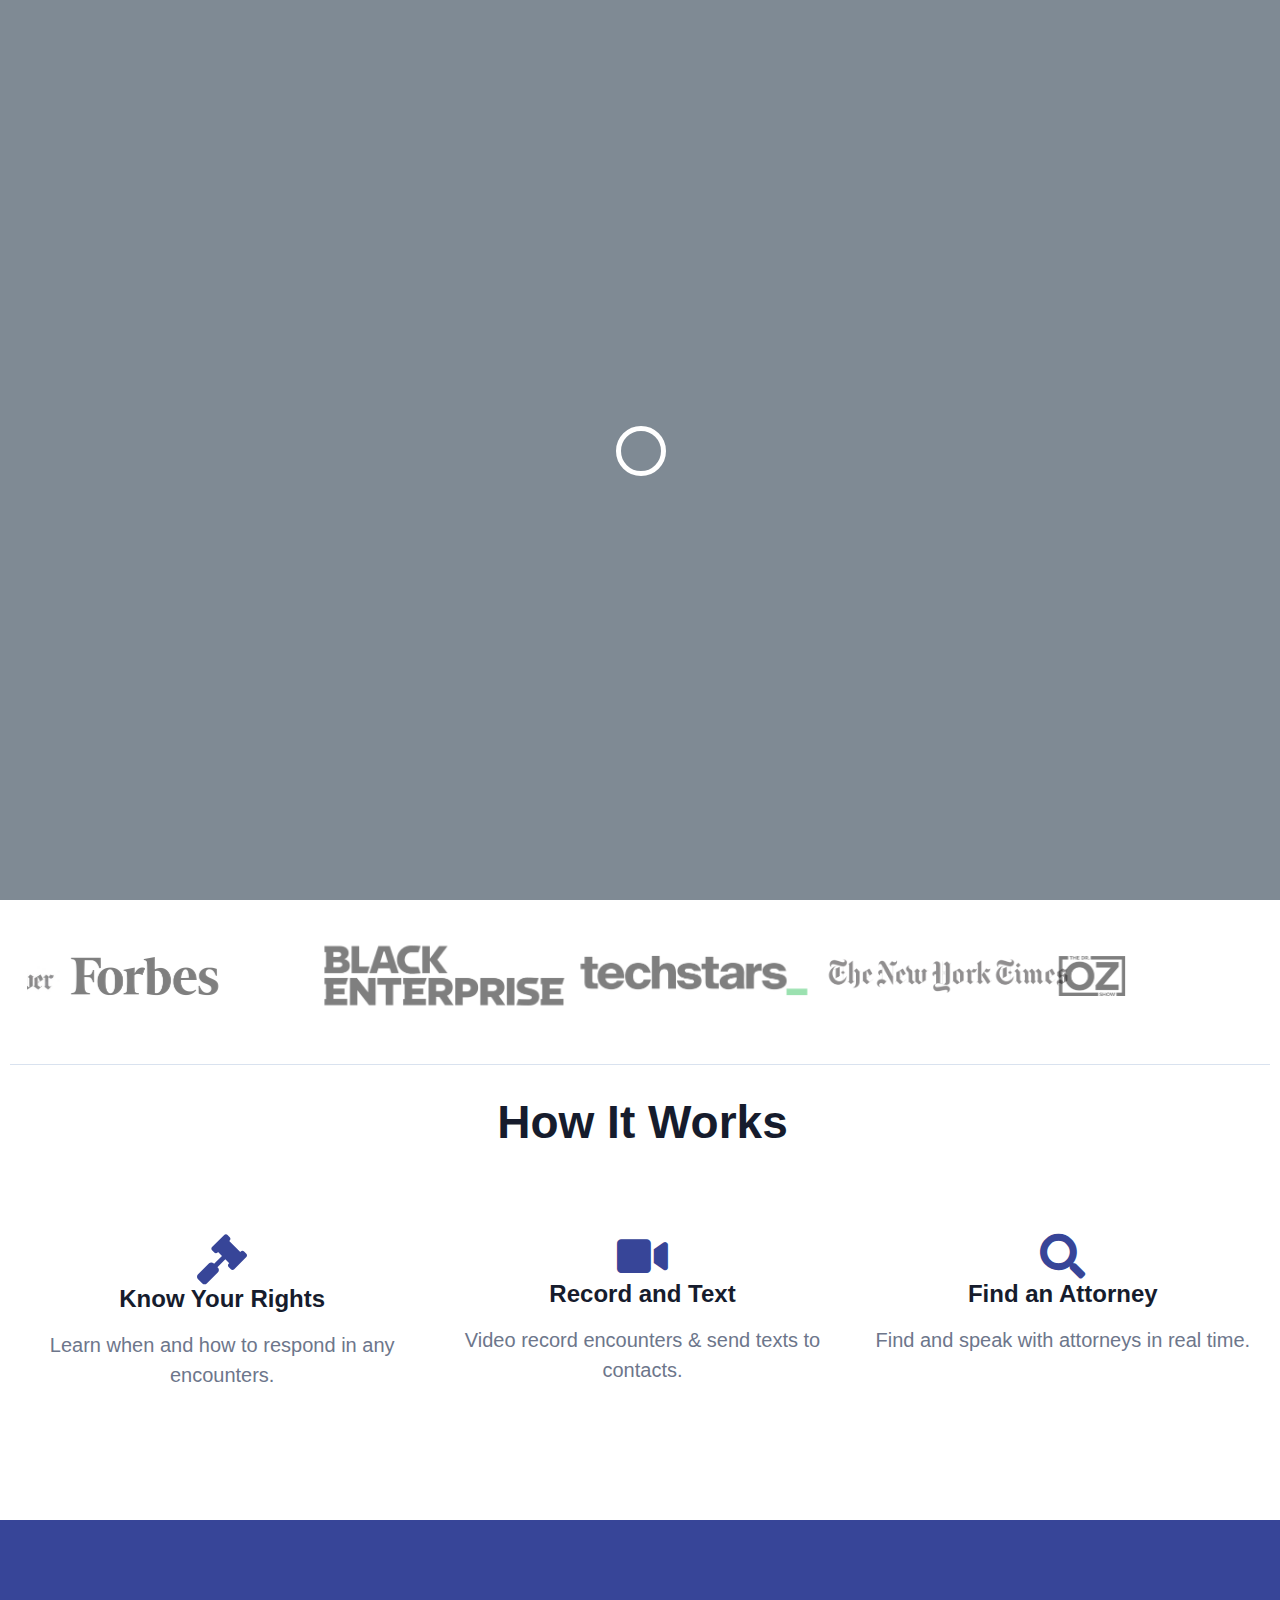
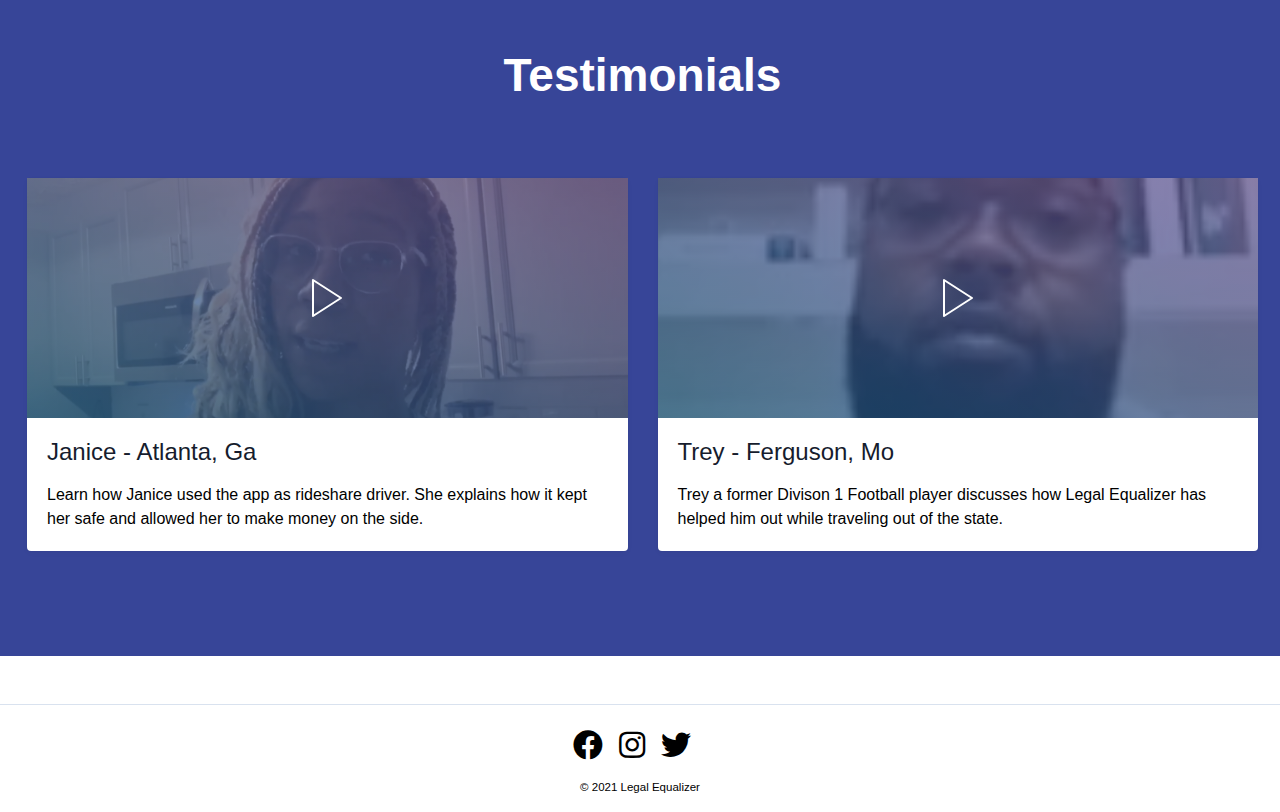
==== index.html @ 877a3a35 "New Updates" ====
<!doctype html>
<html lang="en">

<head>
    <meta charset="utf-8">
    <!--[if IE]><meta http-equiv="X-UA-Compatible" content="IE=edge" /><![endif]-->
    <meta name="description" content="">
    <meta name="viewport" content="width=device-width,initial-scale=1">
    <meta name="viewport" content="user-scalable=no, width=device-width, initial-scale=1.0" />
    <meta name="apple-mobile-web-app-capable" content="yes" />
    <!-- Place favicon.ico in the root directory -->
    <link rel="apple-touch-icon" href="apple-touch-icon.png">
    <link rel="icon" href="logo.png">
    <link href="https://fonts.googleapis.com/css?family=Poppins:100,300,400,700,900" rel="stylesheet">
    <link href="https://fonts.googleapis.com/css?family=Caveat" rel="stylesheet">
    <title>Legal Equalizer - Get legal assistance anywhere, anytime.</title><!-- themeforest:css -->
    <link rel="stylesheet" href="css/all.css">
    <link rel="stylesheet" href="css/aos.css">
    <link rel="stylesheet" href="css/cookieconsent.min.css">
    <link rel="stylesheet" href="css/magnific-popup.css">
    <link rel="stylesheet" href="css/odometer-theme-minimal.css">
    <link rel="stylesheet" href="css/prism-okaidia.css">
    <link rel="stylesheet" href="css/simplebar.css">
    <link rel="stylesheet" href="css/smart_wizard.css">
    <link rel="stylesheet" href="css/smart_wizard_theme_arrows.css">
    <link rel="stylesheet" href="css/smart_wizard_theme_circles.css">
    <link rel="stylesheet" href="css/smart_wizard_theme_dots.css">
    <link rel="stylesheet" href="css/swiper.css">
    <link rel="stylesheet" href="css/theme.css">
    <link rel="stylesheet" href="css/rtl.css"><!-- endinject -->
</head>

<body>

  <!-- Preloader -->
  <div class="preloader preloader-dark">
    <div data-loader="dual-ring"></div>
  </div>
  <!-- Preloader End -->
    <!--[if lt IE 8]>
<p class="browserupgrade">You are using an <strong>outdated</strong> browser. Please <a href="http://browsehappy.com/">upgrade your browser</a> to improve your experience.</p>
<![endif]-->
    <!-- Making stripe menu -->
    <nav class="st-nav navbar main-nav navigation fixed-top" id="main-nav">
        <div class="container">
            <ul class="st-nav-menu nav navbar-nav">
                <li class="st-nav-section nav-item"><a href="#main" class="navbar-brand"><img src="img/logo.png" alt="Dashcore" class="logo logo-sticky d-block d-md-none"> <img src="img/logo-light.png" alt="Dashcore" class="logo d-none d-md-block"></a></li>
                <li class="st-nav-section st-nav-primary nav-item"><a class="st-root-link nav-link" href="https://apps.apple.com/us/app/tattoo-requests/id1529783837" target="_blank">Download App</a><a class="st-root-link nav-link smooth-scroll" href="#features" >How It Works</a><a class="st-root-link nav-link smooth-scroll" href="#testimonials">Testimonials</a><a class="st-root-link nav-link" href="mailto:info@legalequalizer.com?Subject=Contact%20Us" target="_blank">Partners</a><a class="st-root-link nav-link" href="mailto:info@legalequalizer.com?Subject=Contact%20Us">Donate</a><a class="st-root-link nav-link" href="mailto:info@legalequalizer.com?Subject=Contact%20Us" target="_blank">Contact Us</a></li>
                <!-- Mobile Navigation -->
                <li class="st-nav-section st-nav-mobile nav-item"><button class="st-root-link navbar-toggler" type="button"><span class="icon-bar"></span> <span class="icon-bar"></span> <span class="icon-bar"></span></button>
                    <div class="st-popup">
                        <div class="st-popup-container"><a class="st-popup-close-button">Close</a>
                            <div class="st-dropdown-content-group">
                                <a class="regular smooth-scroll" href="#features"><i class="fas fa-info mr-2"></i>How It Works</a><a class="regular smooth-scroll" href="#testimonials"><i class="fas fa-quote-right mr-2"></i> Testimonials </a><a class="regular" href="mailto:info@legalequalizer.com?Subject=Contact%20Us"><i class="far fa-handshake mr-2"></i> Partners</a><a class="regular" href="mailto:info@legalequalizer.com?Subject=Contact%20Us"><i class="fas fa-donate mr-2"></i> Donate</a><a class="regular" href="mailto:info@legalequalizer.com?Subject=Contact%20Us"><i class="far fa-envelope mr-2"></i>Contact Us</a>
                            </div>
                            <div class="st-dropdown-content-group b-t"><a href="login.html">Download App <i class="fas fa-mobile-alt"></i></a></div>
                        </div>
                    </div>
                </li>
            </ul>
        </div>
        <div class="st-dropdown-root">
            <div class="st-dropdown-bg">
                <div class="st-alt-bg"></div>
            </div>
            <div class="st-dropdown-arrow"></div>
            <div class="st-dropdown-container">
                <div class="st-dropdown-section" data-dropdown="blocks">
                    <div class="st-dropdown-content">
                        <div class="st-dropdown-content-group">
                            <div class="row">
                                <div class="col mr-4"><a class="dropdown-item" target="_blank" href="blocks/call-to-action.html">Call to actions</a> <a class="dropdown-item" target="_blank" href="blocks/contact.html">Contact</a> <a class="dropdown-item" target="_blank" href="blocks/counter.html">Counters</a> <a class="dropdown-item" target="_blank" href="blocks/faqs.html">FAQs</a></div>
                                <div class="col mr-4"><a class="dropdown-item" target="_blank" href="blocks/footer.html">Footers</a> <a class="dropdown-item" target="_blank" href="blocks/form.html">Forms</a> <a class="dropdown-item" target="_blank" href="blocks/navbar.html">Navbar</a> <a class="dropdown-item" target="_blank" href="blocks/navigation.html">Navigation</a></div>
                                <div class="col"><a class="dropdown-item" target="_blank" href="blocks/pricing.html">Pricing</a> <a class="dropdown-item" target="_blank" href="blocks/slider.html">Sliders</a> <a class="dropdown-item" target="_blank" href="blocks/team.html">Team</a> <a class="dropdown-item" target="_blank" href="blocks/testimonial.html">Testimonials</a></div>
                            </div>
                        </div>
                        <div class="st-dropdown-content-group">
                            <h3 class="link-title"><i class="fas fa-long-arrow-alt-right icon"></i> Coming soon</h3>
                            <div class="ml-5"><span class="dropdown-item text-secondary">Dividers </span><span class="dropdown-item text-secondary">Gallery </span><span class="dropdown-item text-secondary">Screenshots</span></div>
                        </div>
                    </div>
                </div>
            </div>
        </div>
    </nav>
    <main>
        <!-- ./App Landing - page header -->
        <header class="section header text-contrast app-landing-header">
            <div class="shape-wrapper" style="background-color: #2c377b;">
                <div class="shape shape-background shape-main"></div>
                <div class="shape shape-background shape-top"></div>
            </div>
            <div class="container overflow-hidden">
                <div class="row gap-y align-items-center">
                    <div class="col-md-6 col-lg-6">
                        <p class="lead d-flex align-items-center my-0"></p>
                        <h2 class="bold text-contrast display-lg-2 font-lg mb-3">Get legal assistance anywhere, anytime.</h2>
                        <p class="lead">Legal Equalizer provides you access to the tools you need to protect yourself and loved ones during law enforcement encounters.</p>
                          <nav class="nav mt-5"><a href="https://apps.apple.com/us/app/legal-equalizer/id1255955244" target="_blank" class="nav-link mr-3 btn-lg btn-info btn btn btn-contrast">Download iOS <i class="fab fa-apple"></i></a><a href="https://play.google.com/store/apps/details?id=com.julytwentysix.legalequalizer&hl=en_US&gl=US" target="_blank"class="nav-link btn-lg btn-info btn-success btn-contrast">Download Android <i class="fab fa-android"></i></a></nav>
                    </div>
                    <div class="col-md-6 col-lg-5 ml-lg-auto">
                      <div class="device-twin align-items-center">
                          <div class="mockup absolute" data-aos="fade-left">
                              <div class="screen"><img src="img/screens/app/1.jpeg" alt="..."></div><span class="button"></span>
                          </div>
                          <div class="iphone-x front mr-0">
                              <div class="screen shadow-box"><img src="img/screens/app/2.jpeg" alt="..."></div>
                              <div class="notch"></div>
                          </div>
                      </div>
                        <!-- <div data-aos="fade-left">
                            <div class="mobile-device iphone-x">
                                <div class="screen"><img src="img/screens/app/2.png" class="img-responsive" alt=""></div>
                                <div class="notch"></div>
                            </div>
                            <div class="absolute screen-highlight center-x w-100"><img src="img/screens/app/2-highlight.png" alt="" class="mx-auto shadow-lg rounded img-responsive" data-aos-delay="1000" data-aos="zoom-in"></div>
                        </div> -->
                    </div>
                </div>
            </div>
        </header><!-- ./Partners -->
        <section class="partners">
            <div class="container py-5 b-b">
                <div class="swiper-container" data-sw-show-items="5" data-sw-space-between="30" data-sw-autoplay="2500" data-sw-loop="true">
                    <div class="swiper-wrapper align-items-center">
                        <div class="swiper-slide"><img src="img/logos/techstars.png" class="img-responsive" alt="" style="max-height: 80px"></div>
                        <div class="swiper-slide"><img src="img/logos/new_york.png" class="img-responsive" alt="" style="max-height: 80px"></div>
                        <div class="swiper-slide"><img src="img/logos/oz.png" class="img-responsive" alt="" style="max-height: 50px; margin-left:15px;"></div>
                        <div class="swiper-slide"><img src="img/logos/observer.jpg" class="img-responsive" alt="" style="max-height: 80px"></div>
                        <div class="swiper-slide"><img src="img/logos/forbes.png" class="img-responsive" alt="" style="max-height: 80px"></div>
                        <div class="swiper-slide"><img src="img/logos/black.png" class="img-responsive" alt="" style="max-height: 80px"></div>
                    </div>
                </div>
            </div>
        </section><!-- ./Trending design -->
        <section id="features" class="section features">
            <div class="container text-center">
                <div class="section-heading text-center">
                    <h2 class="bold">How It Works</h2>
                    <!-- <p class="lead text-secondary">Lorem ipsum dolor sit amet, consectetur adipisicing elit. Ex, nulla, voluptates. Architecto eum minima necessitatibus quo reiciendis! Aliquam culpa doloremque eaque esse illo, nemo nesciunt nobis quia sapiente tenetur veniam.</p> -->
                </div>

                <div class="row gap-y text-center text-md-left">
                    <div class="col-md-4 py-4 rounded shadow-hover text-center"><i class="fas fa-gavel text-center" style="font-size: 50px; color: #374598;  text-align: center;" class="mb-5 stroke-primary"></i>
                        <h5 class="bold text-center" style="font-size: 24px;">Know Your Rights</h5>
                        <p class="text-center" style="font-size: 20px;">Learn when and how to respond in any encounters.</p>
                    </div>
                    <div class="col-md-4 py-4 rounded shadow-hover text-center"><i class="fas fa-video" style="font-size: 45px; color: #374598; text-align: center;"  class="mb-5 stroke-primary"></i>
                        <h5 class="bold text-center" style="font-size: 24px;">Record and Text</h5>
                        <p class="text-center" style="font-size: 20px;">Video record encounters & send texts to contacts.</p>
                    </div>
                    <div class="col-md-4 py-4 rounded shadow-hover text-center"><i class="fas fa-search" style="font-size: 45px; color: #374598;  text-align: center;" class="mb-5 stroke-primary"></i>
                        <h5 class="bold text-center" style="font-size: 24px;">Find an Attorney</h5>
                        <p class="text-center" style="font-size: 20px;">Find and speak with attorneys in real time.</p>
                    </div>
                </div>
            </div>
        </section><!-- ./Tons of benefits -->
        <section id="testimonials" class="section bg-light top-left">
            <div class="container pt-8">
                <div class="section-heading text-center w-75 mx-auto">
                    <h2 class="text-contrast bold">Testimonials</h2>
                    <!-- <p class="lead text-contrast">Learn how Legal Equalizer is helping save lifes.</p> -->
                </div>
                <div class="row gap-y">
                    <div class="col-12 col-sm-6 col-md-6">
                        <div class="card shadow-box shadow-hover border-0"><a href="https://youtu.be/xmWalco_gUo" class="modal-popup mfp-iframe overlay gradient gradient-blue-purple alpha-3 p-6 image-background cover" style="background-image: url('img/testimonial1.png');" data-effect="mfp-fade" data-type="iframe">
                                <div class="content text-center"><i data-feather="play" width="48" height="48" stroke-width="1" class="stroke-contrast"></i></div>
                            </a>
                            <div class="card-body">
                                <h4 class="card-title regular">Janice - Atlanta, Ga</h4>
                                <p class="card-text text-secondary">Learn how Janice used the app as rideshare driver. She explains how it kept her safe and allowed her to make money on the side.</p>
                            </div>
                        </div>
                    </div>
                    <div class="col-12 col-sm-6 col-md-6">
                        <div class="card shadow-box shadow-hover border-0"><a href="https://www.youtube.com/watch?v=L-QsZ6jnVZ4" class="modal-popup mfp-iframe overlay gradient gradient-blue-purple alpha-3 p-6 image-background cover" style="background-image: url('img/testimonial2.png');" data-effect="mfp-fade" data-type="iframe">
                                <div class="content text-center"><i data-feather="play" width="48" height="48" stroke-width="1" class="stroke-contrast"></i></div>
                            </a>
                            <div class="card-body">
                                <h4 class="card-title regular">Trey - Ferguson, Mo</h4>
                                <p class="card-text text-secondary">Trey a former Divison 1 Football player discusses how Legal Equalizer has helped him out while traveling out of the state.</p>
                            </div>
                        </div>
                    </div>
                </div>
            </div>
        </section><!-- ./Brands -->
        <footer class="site-footer section text-center block bg-contrast">
            <hr class="mt-5">
            <nav class="nav social-icons justify-content-center mt-4" style="font-size: 22px;"> <a href="https://www.facebook.com/LegalEqualizer/" class="mr-3 font-regular text-secondary"><i class="fab fa-facebook" style="font-size: 30px;"></i></a> <a href="https://www.instagram.com/legal_equalizer_app/" class="mr-3 font-regular text-secondary"><i class="fab fa-instagram" style="font-size: 30px;"></i></a><a href="https://twitter.com/legaleqapp" class="mr-3 font-regular text-secondary"><i class="fab fa-twitter" style="font-size: 30px;"></i></a></nav>
            <p class="small copyright text-secondary">© 2021 Legal Equalizer</p>
        </footer>
    </main><!-- themeforest:js -->
    <script src="js/01.cookie-consent-util.js"></script>
    <script src="js/02.1.cookie-consent-themes.js"></script>
    <script src="js/02.2.cookie-consent-custom-css.js"></script>
    <script src="js/02.3.cookie-consent-informational.js"></script>
    <script src="js/02.4.cookie-consent-opt-out.js"></script>
    <script src="js/02.5.cookie-consent-opt-in.js"></script>
    <script src="js/02.6.cookie-consent-location.js"></script>
    <script src="js/card.js"></script>
    <script src="js/counterup2.js"></script>
    <script src="js/index.js"></script>
    <script src="js/noframework.waypoints.js"></script>
    <script src="js/odometer.min.js"></script>
    <script src="js/prism.js"></script>
    <script src="js/simplebar.js"></script>
    <script src="js/swiper.js"></script>
    <script src="js/popper.js"></script>
    <script src="js/jquery.js"></script>
    <script src="js/jquery.easing.min.js"></script>
    <script src="js/jquery.validate.js"></script>
    <script src="js/jquery.smartWizard.js"></script>
    <script src="js/plugins/jquery.animatebar.js"></script>
    <script src="js/feather.min.js"></script>
    <script src="js/bootstrap.js"></script>
    <script src="js/aos.js"></script>
    <script src="js/typed.js"></script>
    <script src="js/jquery.magnific-popup.js"></script>
    <script src="js/cookieconsent.min.js"></script>
    <script src="js/common-script.js"></script>
    <script src="js/forms.js"></script>
    <script src="js/stripe-bubbles.js"></script>
    <script src="js/stripe-menu.js"></script>
    <script src="js/cc.js"></script>
    <script src="js/pricing.js"></script>
    <script src="js/shop.js"></script>
    <script src="js/svg.js"></script>
    <script src="js/site.js"></script>
    <script src="js/03.demo.js"></script><!-- endinject -->
</body>

</html>
---- css/cookieconsent.min.css ----
.cc-window{opacity:1;-webkit-transition:opacity 1s ease;transition:opacity 1s ease}.cc-window.cc-invisible{opacity:0}.cc-animate.cc-revoke{-webkit-transition:transform 1s ease;-webkit-transition:-webkit-transform 1s ease;transition:-webkit-transform 1s ease;transition:transform 1s ease;transition:transform 1s ease,-webkit-transform 1s ease}.cc-animate.cc-revoke.cc-top{-webkit-transform:translateY(-2em);transform:translateY(-2em)}.cc-animate.cc-revoke.cc-bottom{-webkit-transform:translateY(2em);transform:translateY(2em)}.cc-animate.cc-revoke.cc-active.cc-top{-webkit-transform:translateY(0);transform:translateY(0)}.cc-animate.cc-revoke.cc-active.cc-bottom{-webkit-transform:translateY(0);transform:translateY(0)}.cc-revoke:hover{-webkit-transform:translateY(0);transform:translateY(0)}.cc-grower{max-height:0;overflow:hidden;-webkit-transition:max-height 1s;transition:max-height 1s}
.cc-revoke,.cc-window{position:fixed;overflow:hidden;-webkit-box-sizing:border-box;box-sizing:border-box;font-family:Helvetica,Calibri,Arial,sans-serif;font-size:16px;line-height:1.5em;display:-webkit-box;display:-ms-flexbox;display:flex;-ms-flex-wrap:nowrap;flex-wrap:nowrap;z-index:9999}.cc-window.cc-static{position:static}.cc-window.cc-floating{padding:2em;max-width:24em;-webkit-box-orient:vertical;-webkit-box-direction:normal;-ms-flex-direction:column;flex-direction:column}.cc-window.cc-banner{padding:1em 1.8em;width:100%;-webkit-box-orient:horizontal;-webkit-box-direction:normal;-ms-flex-direction:row;flex-direction:row}.cc-revoke{padding:.5em}.cc-revoke:hover{text-decoration:underline}.cc-header{font-size:18px;font-weight:700}.cc-btn,.cc-close,.cc-link,.cc-revoke{cursor:pointer}.cc-link{opacity:.8;display:inline-block;padding:.2em;text-decoration:underline}.cc-link:hover{opacity:1}.cc-link:active,.cc-link:visited{color:initial}.cc-btn{display:block;padding:.4em .8em;font-size:.9em;font-weight:700;border-width:2px;border-style:solid;text-align:center;white-space:nowrap}.cc-highlight .cc-btn:first-child{background-color:transparent;border-color:transparent}.cc-highlight .cc-btn:first-child:focus,.cc-highlight .cc-btn:first-child:hover{background-color:transparent;text-decoration:underline}.cc-close{display:block;position:absolute;top:.5em;right:.5em;font-size:1.6em;opacity:.9;line-height:.75}.cc-close:focus,.cc-close:hover{opacity:1}
.cc-revoke.cc-top{top:0;left:3em;border-bottom-left-radius:.5em;border-bottom-right-radius:.5em}.cc-revoke.cc-bottom{bottom:0;left:3em;border-top-left-radius:.5em;border-top-right-radius:.5em}.cc-revoke.cc-left{left:3em;right:unset}.cc-revoke.cc-right{right:3em;left:unset}.cc-top{top:1em}.cc-left{left:1em}.cc-right{right:1em}.cc-bottom{bottom:1em}.cc-floating>.cc-link{margin-bottom:1em}.cc-floating .cc-message{display:block;margin-bottom:1em}.cc-window.cc-floating .cc-compliance{-webkit-box-flex:1;-ms-flex:1 0 auto;flex:1 0 auto}.cc-window.cc-banner{-webkit-box-align:center;-ms-flex-align:center;align-items:center}.cc-banner.cc-top{left:0;right:0;top:0}.cc-banner.cc-bottom{left:0;right:0;bottom:0}.cc-banner .cc-message{display:block;-webkit-box-flex:1;-ms-flex:1 1 auto;flex:1 1 auto;max-width:100%;margin-right:1em}.cc-compliance{display:-webkit-box;display:-ms-flexbox;display:flex;-webkit-box-align:center;-ms-flex-align:center;align-items:center;-ms-flex-line-pack:justify;align-content:space-between}.cc-floating .cc-compliance>.cc-btn{-webkit-box-flex:1;-ms-flex:1;flex:1}.cc-btn+.cc-btn{margin-left:.5em}
@media print{.cc-revoke,.cc-window{display:none}}@media screen and (max-width:900px){.cc-btn{white-space:normal}}@media screen and (max-width:414px) and (orientation:portrait),screen and (max-width:736px) and (orientation:landscape){.cc-window.cc-top{top:0}.cc-window.cc-bottom{bottom:0}.cc-window.cc-banner,.cc-window.cc-floating,.cc-window.cc-left,.cc-window.cc-right{left:0;right:0}.cc-window.cc-banner{-webkit-box-orient:vertical;-webkit-box-direction:normal;-ms-flex-direction:column;flex-direction:column}.cc-window.cc-banner .cc-compliance{-webkit-box-flex:1;-ms-flex:1 1 auto;flex:1 1 auto}.cc-window.cc-floating{max-width:none}.cc-window .cc-message{margin-bottom:1em}.cc-window.cc-banner{-webkit-box-align:unset;-ms-flex-align:unset;align-items:unset}.cc-window.cc-banner .cc-message{margin-right:0}}
.cc-floating.cc-theme-classic{padding:1.2em;border-radius:5px}.cc-floating.cc-type-info.cc-theme-classic .cc-compliance{text-align:center;display:inline;-webkit-box-flex:0;-ms-flex:none;flex:none}.cc-theme-classic .cc-btn{border-radius:5px}.cc-theme-classic .cc-btn:last-child{min-width:140px}.cc-floating.cc-type-info.cc-theme-classic .cc-btn{display:inline-block}
.cc-theme-edgeless.cc-window{padding:0}.cc-floating.cc-theme-edgeless .cc-message{margin:2em;margin-bottom:1.5em}.cc-banner.cc-theme-edgeless .cc-btn{margin:0;padding:.8em 1.8em;height:100%}.cc-banner.cc-theme-edgeless .cc-message{margin-left:1em}.cc-floating.cc-theme-edgeless .cc-btn+.cc-btn{margin-left:0}
---- css/odometer-theme-minimal.css ----
.odometer.odometer-auto-theme, .odometer.odometer-theme-minimal {
  display: inline-block;
  vertical-align: middle;
  *vertical-align: auto;
  *zoom: 1;
  *display: inline;
  position: relative;
}
.odometer.odometer-auto-theme .odometer-digit, .odometer.odometer-theme-minimal .odometer-digit {
  display: inline-block;
  vertical-align: middle;
  *vertical-align: auto;
  *zoom: 1;
  *display: inline;
  position: relative;
}
.odometer.odometer-auto-theme .odometer-digit .odometer-digit-spacer, .odometer.odometer-theme-minimal .odometer-digit .odometer-digit-spacer {
  display: inline-block;
  vertical-align: middle;
  *vertical-align: auto;
  *zoom: 1;
  *display: inline;
  visibility: hidden;
}
.odometer.odometer-auto-theme .odometer-digit .odometer-digit-inner, .odometer.odometer-theme-minimal .odometer-digit .odometer-digit-inner {
  text-align: left;
  display: block;
  position: absolute;
  top: 0;
  left: 0;
  right: 0;
  bottom: 0;
  overflow: hidden;
}
.odometer.odometer-auto-theme .odometer-digit .odometer-ribbon, .odometer.odometer-theme-minimal .odometer-digit .odometer-ribbon {
  display: block;
}
.odometer.odometer-auto-theme .odometer-digit .odometer-ribbon-inner, .odometer.odometer-theme-minimal .odometer-digit .odometer-ribbon-inner {
  display: block;
  -webkit-backface-visibility: hidden;
}
.odometer.odometer-auto-theme .odometer-digit .odometer-value, .odometer.odometer-theme-minimal .odometer-digit .odometer-value {
  display: block;
  -webkit-transform: translateZ(0);
}
.odometer.odometer-auto-theme .odometer-digit .odometer-value.odometer-last-value, .odometer.odometer-theme-minimal .odometer-digit .odometer-value.odometer-last-value {
  position: absolute;
}
.odometer.odometer-auto-theme.odometer-animating-up .odometer-ribbon-inner, .odometer.odometer-theme-minimal.odometer-animating-up .odometer-ribbon-inner {
  -webkit-transition: -webkit-transform 2s;
  -moz-transition: -moz-transform 2s;
  -ms-transition: -ms-transform 2s;
  -o-transition: -o-transform 2s;
  transition: transform 2s;
}
.odometer.odometer-auto-theme.odometer-animating-up.odometer-animating .odometer-ribbon-inner, .odometer.odometer-theme-minimal.odometer-animating-up.odometer-animating .odometer-ribbon-inner {
  -webkit-transform: translateY(-100%);
  -moz-transform: translateY(-100%);
  -ms-transform: translateY(-100%);
  -o-transform: translateY(-100%);
  transform: translateY(-100%);
}
.odometer.odometer-auto-theme.odometer-animating-down .odometer-ribbon-inner, .odometer.odometer-theme-minimal.odometer-animating-down .odometer-ribbon-inner {
  -webkit-transform: translateY(-100%);
  -moz-transform: translateY(-100%);
  -ms-transform: translateY(-100%);
  -o-transform: translateY(-100%);
  transform: translateY(-100%);
}
.odometer.odometer-auto-theme.odometer-animating-down.odometer-animating .odometer-ribbon-inner, .odometer.odometer-theme-minimal.odometer-animating-down.odometer-animating .odometer-ribbon-inner {
  -webkit-transition: -webkit-transform 2s;
  -moz-transition: -moz-transform 2s;
  -ms-transition: -ms-transform 2s;
  -o-transition: -o-transform 2s;
  transition: transform 2s;
  -webkit-transform: translateY(0);
  -moz-transform: translateY(0);
  -ms-transform: translateY(0);
  -o-transform: translateY(0);
  transform: translateY(0);
}
---- css/prism-okaidia.css ----
/**
 * okaidia theme for JavaScript, CSS and HTML
 * Loosely based on Monokai textmate theme by http://www.monokai.nl/
 * @author ocodia
 */

code[class*="language-"],
pre[class*="language-"] {
	color: #f8f8f2;
	background: none;
	text-shadow: 0 1px rgba(0, 0, 0, 0.3);
	font-family: Consolas, Monaco, 'Andale Mono', 'Ubuntu Mono', monospace;
	font-size: 1em;
	text-align: left;
	white-space: pre;
	word-spacing: normal;
	word-break: normal;
	word-wrap: normal;
	line-height: 1.5;

	-moz-tab-size: 4;
	-o-tab-size: 4;
	tab-size: 4;

	-webkit-hyphens: none;
	-moz-hyphens: none;
	-ms-hyphens: none;
	hyphens: none;
}

/* Code blocks */
pre[class*="language-"] {
	padding: 1em;
	margin: .5em 0;
	overflow: auto;
	border-radius: 0.3em;
}

:not(pre) > code[class*="language-"],
pre[class*="language-"] {
	background: #272822;
}

/* Inline code */
:not(pre) > code[class*="language-"] {
	padding: .1em;
	border-radius: .3em;
	white-space: normal;
}

.token.comment,
.token.prolog,
.token.doctype,
.token.cdata {
	color: slategray;
}

.token.punctuation {
	color: #f8f8f2;
}

.namespace {
	opacity: .7;
}

.token.property,
.token.tag,
.token.constant,
.token.symbol,
.token.deleted {
	color: #f92672;
}

.token.boolean,
.token.number {
	color: #ae81ff;
}

.token.selector,
.token.attr-name,
.token.string,
.token.char,
.token.builtin,
.token.inserted {
	color: #a6e22e;
}

.token.operator,
.token.entity,
.token.url,
.language-css .token.string,
.style .token.string,
.token.variable {
	color: #f8f8f2;
}

.token.atrule,
.token.attr-value,
.token.function,
.token.class-name {
	color: #e6db74;
}

.token.keyword {
	color: #66d9ef;
}

.token.regex,
.token.important {
	color: #fd971f;
}

.token.important,
.token.bold {
	font-weight: bold;
}
.token.italic {
	font-style: italic;
}

.token.entity {
	cursor: help;
}
---- css/simplebar.css ----
/*!
 * 
 *         SimpleBar.js - v2.6.1
 *         Scrollbars, simpler.
 *         https://grsmto.github.io/simplebar/
 *         
 *         Made by Adrien Grsmto from a fork by Jonathan Nicol
 *         Under MIT License
 *       
 */
[data-simplebar] {
    position: relative;
    z-index: 0;
    overflow: hidden!important;
    max-height: inherit;
    -webkit-overflow-scrolling: touch; /* Trigger native scrolling for mobile, if not supported, plugin is used. */
}

[data-simplebar="init"] {
    display: -webkit-box;
    display: -ms-flexbox;
    display: flex;
}

.simplebar-scroll-content {
    overflow-x: hidden!important;
    overflow-y: scroll;
    min-width: 100%!important;
    max-height: inherit!important;
    -webkit-box-sizing: content-box!important;
            box-sizing: content-box!important;
}

.simplebar-content {
    overflow-y: hidden!important;
    overflow-x: scroll;
    -webkit-box-sizing: border-box!important;
            box-sizing: border-box!important;
    min-height: 100%!important;
}

.simplebar-track {
    z-index: 1;
    position: absolute;
    right: 0;
    bottom: 0;
    width: 11px;
}

.simplebar-scrollbar {
    position: absolute;
    right: 2px;
    width: 7px;
    min-height: 10px;
}

.simplebar-scrollbar:before {
    position: absolute;
    content: "";
    background: black;
    border-radius: 7px;
    left: 0;
    right: 0;
    opacity: 0;
    -webkit-transition: opacity 0.2s linear;
    transition: opacity 0.2s linear;
}

.simplebar-track:hover .simplebar-scrollbar:before,
.simplebar-track .simplebar-scrollbar.visible:before {
    /* When hovered, remove all transitions from drag handle */
    opacity: 0.5;
    -webkit-transition: opacity 0 linear;
    transition: opacity 0 linear;
}

.simplebar-track.vertical {
    top: 0;
}

.simplebar-track.vertical .simplebar-scrollbar:before {
    top: 2px;
    bottom: 2px;
}

.simplebar-track.horizontal {
    left: 0;
    width: auto;
    height: 11px;
}

.simplebar-track.horizontal .simplebar-scrollbar:before {
    height: 100%;
    left: 2px;
    right: 2px;
}

.horizontal.simplebar-track .simplebar-scrollbar {
    right: auto;
    top: 2px;
    height: 7px;
    min-height: 0;
    min-width: 10px;
    width: auto;
}
---- css/smart_wizard.css ----
/*!
 * SmartWizard v4.3.x
 * jQuery Wizard Plugin
 * http://www.techlaboratory.net/smartwizard
 *
 * Created by Dipu Raj
 * http://dipuraj.me
 *
 * Licensed under the terms of MIT License
 * https://github.com/techlab/SmartWizard/blob/master/LICENSE
 */

/* SmartWizard Basic CSS */
.sw-main {
    position: relative;
    display: block;
    margin: 0;
    padding: 0;
    border-radius: .25rem!important;
}

.sw-main .sw-container {
    display: block;
    margin: 0;
    padding: 0;
    position: relative;
}

.sw-main .step-content {
    display: none;
    position: relative;
    margin: 0;
}

.sw-main .sw-toolbar {
    margin-left: 0;
}

/* SmartWizard Theme: White */
.sw-theme-default {
    -webkit-box-shadow: 0px 1px 3px rgba(0, 0, 0, 0.3);
    box-shadow: 0px 1px 3px rgba(0, 0, 0, 0.3);
}

.sw-theme-default .sw-container {
    min-height: 250px;
}

.sw-theme-default .step-content {
    padding: 10px;
    border: 0px solid #D4D4D4;
    background-color: #FFF;
    text-align: left;
}

.sw-theme-default .sw-toolbar {
    background: #f9f9f9;
    border-radius: 0 !important;
    padding-left: 10px;
    padding-right: 10px;
    padding: 10px;
    margin-bottom: 0 !important;
}

.sw-theme-default .sw-toolbar-top {
    border-bottom-color: #ddd !important;
}

.sw-theme-default .sw-toolbar-bottom {
    border-top-color: #ddd !important;
}

.sw-theme-default > ul.step-anchor > li {
    position: relative;
    margin-right: 2px;
}

.sw-theme-default > ul.step-anchor > li > a, .sw-theme-default > ul.step-anchor > li > a:hover {
    border: none !important;
    color: #bbb;
    text-decoration: none;
    outline-style: none;
    background: transparent !important;
    border: none !important;
    cursor: not-allowed;
}

.sw-theme-default > ul.step-anchor > li.clickable > a:hover {
    color: #4285F4 !important;
    background: transparent !important;
    cursor: pointer;
}

.sw-theme-default > ul.step-anchor > li > a::after {
    content: "";
    background: #4285F4;
    height: 2px;
    position: absolute;
    width: 100%;
    left: 0px;
    bottom: 0px;
    -webkit-transition: all 250ms ease 0s;
    transition: all 250ms ease 0s;
    -webkit-transform: scale(0);
    -ms-transform: scale(0);
    transform: scale(0);
}

.sw-theme-default > ul.step-anchor > li.active > a {
    border: none !important;
    color: #4285F4 !important;
    background: transparent !important;
    cursor: pointer;
}

.sw-theme-default > ul.step-anchor > li.active > a::after {
    -webkit-transform: scale(1);
    -ms-transform: scale(1);
    transform: scale(1);
}

.sw-theme-default > ul.step-anchor > li.done > a {
    border: none !important;
    color: #000 !important;
    background: transparent !important;
    cursor: pointer;
}

.sw-theme-default > ul.step-anchor > li.done > a::after {
    background: #5cb85c;
    -webkit-transform: scale(1);
    -ms-transform: scale(1);
    transform: scale(1);
}

.sw-theme-default > ul.step-anchor > li.danger > a {
    border: none !important;
    color: #d9534f !important;
    /* background: #d9534f !important; */
    cursor: pointer;
}

.sw-theme-default > ul.step-anchor > li.danger > a::after {
    background: #d9534f;
    border-left-color: #f8d7da;
    -webkit-transform: scale(1);
    -ms-transform: scale(1);
    transform: scale(1);
}

.sw-theme-default > ul.step-anchor > li.disabled > a, .sw-theme-default > ul.step-anchor > li.disabled > a:hover {
    color: #eee !important;
    cursor: not-allowed;
}

/* Responsive CSS */
@media screen and (max-width: 768px) {
    .sw-theme-default > .nav-tabs > li {
        float: none !important;
    }
}

/* Common Loader */
.sw-loading::after {
    position: absolute;
    display: block;
    opacity: 1;
    content: "";
    top: 0;
    left: 0;
    height: 100%;
    width: 100%;
    background: rgba(255,255,255,.7);
    -webkit-transition: all .2s ease;
    transition: all .2s ease;
    z-index: 2;
}

.sw-loading::before {
    content: '';
    display: inline-block;
    position: absolute;
    top: 50%;
    left: 50%;
    z-index: 10;
    border: 10px solid #f3f3f3;
    border-radius: 50%;
    border-top: 10px solid #3498db;
    width: 80px;
    height: 80px;
    margin-top: -40px;
    margin-left: -40px;
    -webkit-animation: spin 1s linear infinite;
 /* Safari */
    animation: spin 1s linear infinite;
}

/* Safari */
@-webkit-keyframes spin {
    0% {
        -webkit-transform: rotate(0deg);
    }

    100% {
        -webkit-transform: rotate(360deg);
    }
}

@keyframes spin {
    0% {
        -webkit-transform: rotate(0deg);
        transform: rotate(0deg);
    }

    100% {
        -webkit-transform: rotate(360deg);
        transform: rotate(360deg);
    }
}
---- css/smart_wizard_theme_arrows.css ----
/*!
 * SmartWizard v4.3.x
 * jQuery Wizard Plugin
 * http://www.techlaboratory.net/smartwizard
 *
 * Created by Dipu Raj
 * http://dipuraj.me
 *
 * Licensed under the terms of MIT License
 * https://github.com/techlab/SmartWizard/blob/master/LICENSE
 */

/* SmartWizard Theme: Arrows */
.sw-theme-arrows {
    border-radius: 5px;
    border: 1px solid #ddd;
}

.sw-theme-arrows > .sw-container {
    min-height: 200px;
}

.sw-theme-arrows .step-content {
    padding: 0 10px;
    border: 0px solid #D4D4D4;
    background-color: #FFF;
    text-align: left;
}

.sw-theme-arrows .sw-toolbar {
    padding: 10px;
    margin-bottom: 0 !important;
}

.sw-theme-arrows > .sw-toolbar-top {
}

.sw-theme-arrows > .sw-toolbar-bottom {
}

.sw-theme-arrows > ul.step-anchor {
    border: 0;
    border-bottom: 1px solid #ddd;
    padding: 0px;
    background: #f5f5f5;
    border-radius: 0;
    border-top-right-radius: 5px;
    list-style: none;
    overflow: hidden;
}

.sw-theme-arrows > ul.step-anchor li+li:before {
    padding: 0;
}

.sw-theme-arrows > ul.step-anchor > li {
}

.sw-theme-arrows > ul.step-anchor > li > a, .sw-theme-arrows > ul.step-anchor > li > a:hover {
    color: #bbb;
    text-decoration: none;
    padding: 10px 0 10px 45px;
    position: relative;
    display: block;
    border: 0 !important;
    border-radius: 0;
    outline-style: none;
    background: #f5f5f5;
}

.sw-theme-arrows > ul.step-anchor > li > a:after {
    content: " ";
    display: block;
    width: 0;
    height: 0;
    border-top: 50px solid transparent;
    border-bottom: 50px solid transparent;
    border-left: 30px solid #f5f5f5;
    position: absolute;
    top: 50%;
    margin-top: -50px;
    left: 100%;
    z-index: 2;
}

.sw-theme-arrows > ul.step-anchor > li > a:before {
    content: " ";
    display: block;
    width: 0;
    height: 0;
    border-top: 50px solid transparent;
           /* Go big on the size, and let overflow hide */
    border-bottom: 50px solid transparent;
    border-left: 30px solid #ddd;
    position: absolute;
    top: 50%;
    margin-top: -50px;
    margin-left: 1px;
    left: 100%;
    z-index: 1;
}

.sw-theme-arrows > ul.step-anchor > li:first-child > a {
    padding-left: 15px;
}

.sw-theme-arrows > ul.step-anchor > li > a:hover {
    color: #bbb;
    text-decoration: none;
    outline-style: none;
    background: #f5f5f5;
    border-color: #f5f5f5;
}

.sw-theme-arrows > ul.step-anchor > li > a:hover:after {
    border-left-color: #f5f5f5;
}

.sw-theme-arrows > ul.step-anchor > li > a small {
}

.sw-theme-arrows > ul.step-anchor > li.clickable > a:hover {
    color: #4285F4 !important;
    background: #46b8da !important;
}

.sw-theme-arrows > ul.step-anchor > li.active > a {
    border-color: #5cb85c !important;
    color: #fff !important;
    background: #5cb85c !important;
}

.sw-theme-arrows > ul.step-anchor > li.active > a:after {
    border-left: 30px solid #5cb85c !important;
}

.sw-theme-arrows > ul.step-anchor > li.done > a {
    border-color: #b1dfbb !important;
 /*  #5cb85c */
    color: #fff !important;
    background: #b1dfbb !important;
}

.sw-theme-arrows > ul.step-anchor > li.done > a:after {
    border-left: 30px solid #b1dfbb;
 /* c3e6cb */;
}

.sw-theme-arrows > ul.step-anchor > li.danger > a {
    border-color: #d9534f !important;
    color: #fff !important;
    background: #d9534f !important;
}

.sw-theme-arrows > ul.step-anchor > li.danger > a:after {
    border-left: 30px solid #d9534f !important;
}

.sw-theme-arrows > ul.step-anchor > li.disabled > a, .sw-theme-arrows > ul.step-anchor > li.disabled > a:hover {
    color: #eee !important;
}

/* Responsive CSS */
@media screen and (max-width: 768px) {
    .sw-theme-arrows > ul.step-anchor {
        border: 0;
        background: #ddd !important;
    }

    .sw-theme-arrows > .nav-tabs > li {
        float: none !important;
        margin-bottom: 0;
    }

    .sw-theme-arrows > ul.step-anchor > li > a, .sw-theme-arrows > ul.step-anchor > li > a:hover {
        padding-left: 15px;
        margin-right: 0;
        margin-bottom: 1px;
    }

    .sw-theme-arrows > ul.step-anchor > li > a:after, .sw-theme-arrows > ul.step-anchor > li > a:before {
        display: none;
    }
}

/* Loader Custom Style */
.sw-theme-arrows::before {
    border: 10px solid #f3f3f3;
    border-top: 10px solid #5cb85c;
}
---- css/smart_wizard_theme_circles.css ----
/*!
 * SmartWizard v4.3.x
 * jQuery Wizard Plugin
 * http://www.techlaboratory.net/smartwizard
 *
 * Created by Dipu Raj
 * http://dipuraj.me
 *
 * Licensed under the terms of MIT License
 * https://github.com/techlab/SmartWizard/blob/master/LICENSE
 */

/* SmartWizard Theme: Circles */
.sw-theme-circles {
}

.sw-theme-circles .sw-container {
    min-height: 300px;
}

.sw-theme-circles .step-content {
    padding: 10px 0;
    background-color: #FFF;
    text-align: left;
}

.sw-theme-circles .sw-toolbar {
    background: #fff;
    padding-left: 10px;
    padding-right: 10px;
    margin-bottom: 0 !important;
}

.sw-theme-circles .sw-toolbar-top {
}

.sw-theme-circles .sw-toolbar-bottom {
    border-top-color: #ddd !important;
    border-bottom-color: #ddd !important;
}

.sw-theme-circles > ul.step-anchor {
    position: relative;
    background: #fff;
    border: none;
    list-style: none;
    margin-bottom: 40px;
}

.sw-theme-circles > ul.step-anchor:before {
    content: " ";
    position: absolute;
    top: 50%;
    bottom: 0;
    width: 100%;
    height: 5px;
    background-color: #f5f5f5;
    border-radius: 3px;
    z-index: 0;
}

.sw-theme-circles > ul.step-anchor > li {
    border: none;
    margin-left: 40px;
    z-index: 98;
}

.sw-theme-circles > ul.step-anchor > li > a {
    border: 2px solid #f5f5f5;
    background: #f5f5f5;
    width: 75px;
    height: 75px;
    text-align: center;
    padding: 25px 0;
    border-radius: 50%;
    -webkit-box-shadow: inset 0px 0px 0px 3px #fff !important;
    box-shadow: inset 0px 0px 0px 3px #fff !important;
    text-decoration: none;
    outline-style: none;
    z-index: 99;
    color: #bbb;
    background: #f5f5f5;
    line-height: 1;
}

.sw-theme-circles > ul.step-anchor > li > a:hover {
    color: #bbb;
    background: #f5f5f5;
    border-width: 2px;
}

.sw-theme-circles > ul.step-anchor > li > a > small {
    position: relative;
    bottom: -40px;
    color: #ccc;
}

.sw-theme-circles > ul.step-anchor > li.clickable > a:hover {
    color: #4285F4 !important;
}

.sw-theme-circles > ul.step-anchor > li.active > a {
    border-color: #5bc0de;
    color: #fff;
    background: #5bc0de;
}

.sw-theme-circles > ul.step-anchor > li.active > a > small {
    color: #5bc0de;
}

.sw-theme-circles > ul.step-anchor > li.done > a {
    border-color: #5cb85c;
    color: #fff;
    background: #5cb85c;
}

.sw-theme-circles > ul.step-anchor > li.done > a > small {
    color: #5cb85c;
}

.sw-theme-circles > ul.step-anchor > li.danger > a {
    border-color: #d9534f;
    color: #d9534f;
    background: #fff;
}

.sw-theme-circles > ul.step-anchor > li.danger > a > small {
    color: #d9534f;
}

.sw-theme-circles > ul.step-anchor > li.disabled > a, .sw-theme-circles > ul.step-anchor > li.disabled > a:hover {
    color: #eee !important;
}
---- css/smart_wizard_theme_dots.css ----
/*!
 * SmartWizard v4.3.x
 * jQuery Wizard Plugin
 * http://www.techlaboratory.net/smartwizard
 *
 * Created by Dipu Raj
 * http://dipuraj.me
 *
 * Licensed under the terms of MIT License
 * https://github.com/techlab/SmartWizard/blob/master/LICENSE
 */

/* SmartWizard Theme: Dots */
.sw-theme-dots {
}

.sw-theme-dots .sw-container {
    min-height: 300px;
}

.sw-theme-dots .step-content {
    padding: 10px 0;
    border: none;
    background-color: #FFF;
    text-align: left;
}

.sw-theme-dots .sw-toolbar {
    background: #fff;
    border-radius: 0 !important;
    padding-left: 10px;
    padding-right: 10px;
    margin-bottom: 0 !important;
}

.sw-theme-dots .sw-toolbar-top {
    border-bottom-color: #ddd !important;
}

.sw-theme-dots .sw-toolbar-bottom {
    border-top-color: #ddd !important;
    border-bottom-color: #ddd !important;
}

.sw-theme-dots > ul.step-anchor {
    position: relative;
    background: #fff;
    border: 0px solid #ccc !important;
    list-style: none;
}

.sw-theme-dots > ul.step-anchor:before {
    content: " ";
    position: absolute;
    top: 70px;
    bottom: 0;
    width: 100%;
    height: 5px;
    background-color: #f5f5f5;
    border-radius: 3px;
    z-order: 0;
    z-index: 95;
}

.sw-theme-dots > ul.step-anchor > li {
    border: none;
}
/* Anchors styles */
.sw-theme-dots > ul.step-anchor > li > a {
    position: relative;
    text-align: center;
    font-weight: bold;
    background: transparent;
    border: none;
    color: #ccc;
    text-decoration: none;
    outline-style: none;
    z-index: 96;
    display: block;
}

.sw-theme-dots > ul.step-anchor > li > a:before {
    content: ' ';
    position: absolute;
    bottom: 2px;
    left: 40%;
    margin-top: 10px;
    display: block;
    border-radius: 50%;
    color: #428bca;
    background: #f5f5f5;
    border: none;
    width: 30px;
    height: 30px;
    text-decoration: none;
    z-index: 98;
}

.sw-theme-dots > ul.step-anchor > li > a:after {
    content: ' ';
    position: relative;
    left: 43%;
    bottom: 2px;
    margin-top: 10px;
    display: block;
    width: 15px;
    height: 15px;
    background: #f5f5f5;
    border-radius: 50%;
    z-index: 99;
}

.sw-theme-dots > ul.step-anchor > li > a:hover {
    color: #ccc;
    background: transparent;
}

.sw-theme-dots > ul.step-anchor > li > a:focus {
    color: #ccc;
    border: none;
}

.sw-theme-dots > ul.step-anchor > li.clickable > a:hover {
    color: #999;
}
/* Active anchors */
.sw-theme-dots > ul.step-anchor > li.active > a {
    color: #5bc0de;
}

.sw-theme-dots > ul.step-anchor > li.active > a:hover {
    border: none;
}

.sw-theme-dots > ul.step-anchor > li.active > a:after {
    background: #5bc0de;
}
/* Done anchors */
.sw-theme-dots > ul.step-anchor > li.done > a {
    color: #5cb85c;
}

.sw-theme-dots > ul.step-anchor > li.done > a:after {
    background: #5cb85c;
}
/* Danger anchors */
.sw-theme-dots > ul.step-anchor > li.danger > a {
    color: #d9534f;
}

.sw-theme-dots > ul.step-anchor > li.danger > a:after {
    background: #d9534f;
}

.sw-theme-dots > ul.step-anchor > li.disabled > a, .sw-theme-dots > ul.step-anchor > li.disabled > a:hover {
    color: #eee !important;
}

.sw-theme-dots > ul.step-anchor > li.disabled > a:after {
    background: #eee;
}

/* Responsive CSS */
@media screen and (max-width: 768px) {
    .sw-theme-dots > ul.step-anchor:before {
        top: 0;
        bottom: 0;
        left: 10px;
        width: 5px;
        height: 100%;
        background-color: #f5f5f5;
        display: block;
        margin-right: 10px;
    }

    .sw-theme-dots > ul.step-anchor > li {
        margin-left: 20px;
        display: block;
        clear: both;
    }

    .sw-theme-dots > ul.step-anchor > li > a {
        text-align: left;
        margin-left: 0;
        display: block;
    }

    .sw-theme-dots > ul.step-anchor > li > a:before {
        top: 5px;
        left: -23px;
        margin-right: 10px;
        display: block;
    }

    .sw-theme-dots > ul.step-anchor > li > a:after {
        top: -38px;
        left: -31px;
        margin-right: 10px;
        display: block;
    }
}
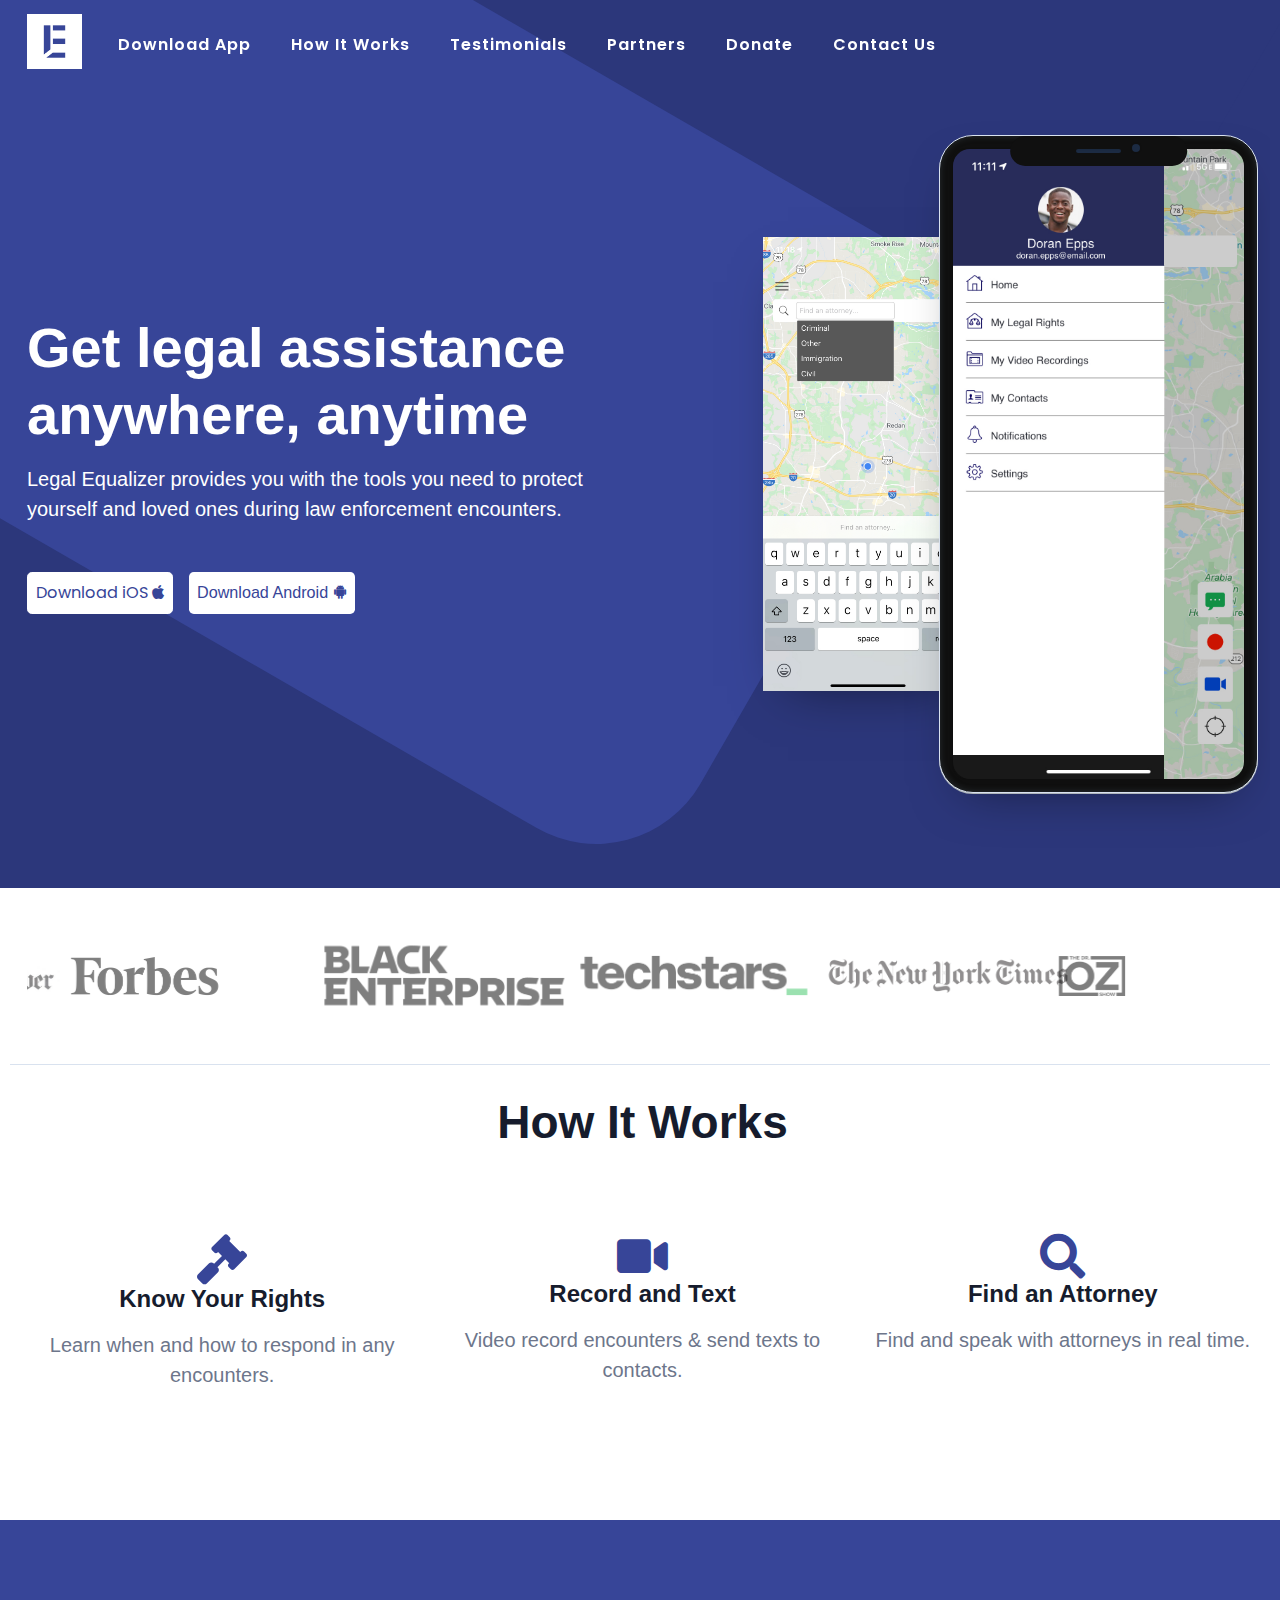
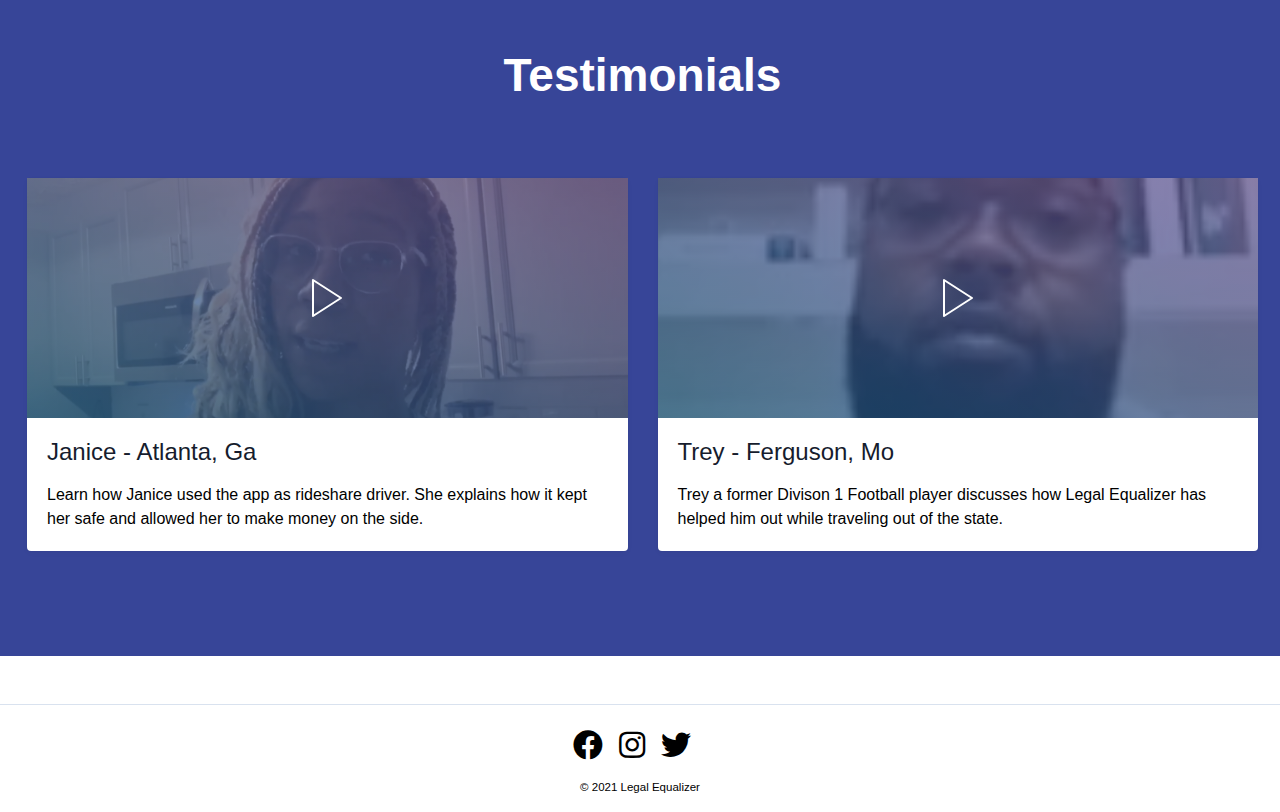
==== commit 11b4054d: "New Changes" ====
--- a/index.html
+++ b/index.html
@@ -44,14 +44,14 @@
     <nav class="st-nav navbar main-nav navigation fixed-top" id="main-nav">
         <div class="container">
             <ul class="st-nav-menu nav navbar-nav">
-                <li class="st-nav-section nav-item"><a href="#main" class="navbar-brand"><img src="img/logo.png" alt="Dashcore" class="logo logo-sticky d-block d-md-none"> <img src="img/logo-light.png" alt="Dashcore" class="logo d-none d-md-block"></a></li>
-                <li class="st-nav-section st-nav-primary nav-item"><a class="st-root-link nav-link" href="https://apps.apple.com/us/app/tattoo-requests/id1529783837" target="_blank">Download App</a><a class="st-root-link nav-link smooth-scroll" href="#features" >How It Works</a><a class="st-root-link nav-link smooth-scroll" href="#testimonials">Testimonials</a><a class="st-root-link nav-link" href="mailto:info@legalequalizer.com?Subject=Contact%20Us" target="_blank">Partners</a><a class="st-root-link nav-link" href="mailto:info@legalequalizer.com?Subject=Contact%20Us">Donate</a><a class="st-root-link nav-link" href="mailto:info@legalequalizer.com?Subject=Contact%20Us" target="_blank">Contact Us</a></li>
+                <li class="st-nav-section nav-item"><a href="#main" class="navbar-brand"><img src="img/favicon.png" alt="Dashcore" class="logo logo-sticky d-block d-md-none"> <img src="img/logo-light.png" alt="Dashcore" class="logo d-none d-md-block"></a></li>
+                <li class="st-nav-section st-nav-primary nav-item"><a class="st-root-link nav-link" href="https://apps.apple.com/us/app/tattoo-requests/id1529783837" target="_blank">Download App</a><a class="st-root-link nav-link smooth-scroll" href="#features" >How It Works</a><a class="st-root-link nav-link smooth-scroll" href="#testimonials">Testimonials</a><a class="st-root-link nav-link" href="partners.html">Partners</a><a class="st-root-link nav-link" href="donate.html">Donate</a><a class="st-root-link nav-link" href="mailto:info@legalequalizer.com?Subject=Contact%20Us" target="_blank">Contact Us</a></li>
                 <!-- Mobile Navigation -->
                 <li class="st-nav-section st-nav-mobile nav-item"><button class="st-root-link navbar-toggler" type="button"><span class="icon-bar"></span> <span class="icon-bar"></span> <span class="icon-bar"></span></button>
                     <div class="st-popup">
                         <div class="st-popup-container"><a class="st-popup-close-button">Close</a>
                             <div class="st-dropdown-content-group">
-                                <a class="regular smooth-scroll" href="#features"><i class="fas fa-info mr-2"></i>How It Works</a><a class="regular smooth-scroll" href="#testimonials"><i class="fas fa-quote-right mr-2"></i> Testimonials </a><a class="regular" href="mailto:info@legalequalizer.com?Subject=Contact%20Us"><i class="far fa-handshake mr-2"></i> Partners</a><a class="regular" href="mailto:info@legalequalizer.com?Subject=Contact%20Us"><i class="fas fa-donate mr-2"></i> Donate</a><a class="regular" href="mailto:info@legalequalizer.com?Subject=Contact%20Us"><i class="far fa-envelope mr-2"></i>Contact Us</a>
+                                <a class="regular smooth-scroll" href="#features"><i class="fas fa-info mr-2"></i>How It Works</a><a class="regular smooth-scroll" href="#testimonials"><i class="fas fa-quote-right mr-2"></i> Testimonials </a><a class="regular" href="partners.html"><i class="far fa-handshake mr-2"></i> Partners</a><a class="regular" href="donate.html"><i class="fas fa-donate mr-2"></i> Donate</a><a class="regular" href="mailto:info@legalequalizer.com?Subject=Contact%20Us"><i class="far fa-envelope mr-2"></i>Contact Us</a>
                             </div>
                             <div class="st-dropdown-content-group b-t"><a href="login.html">Download App <i class="fas fa-mobile-alt"></i></a></div>
                         </div>
@@ -94,8 +94,8 @@
                 <div class="row gap-y align-items-center">
                     <div class="col-md-6 col-lg-6">
                         <p class="lead d-flex align-items-center my-0"></p>
-                        <h2 class="bold text-contrast display-lg-2 font-lg mb-3">Get legal assistance anywhere, anytime.</h2>
-                        <p class="lead">Legal Equalizer provides you access to the tools you need to protect yourself and loved ones during law enforcement encounters.</p>
+                        <h2 class="bold text-contrast display-lg-2 font-lg mb-3">Get legal assistance anywhere, anytime</h2>
+                        <p class="lead">Legal Equalizer provides you with the tools you need to protect yourself and loved ones during law enforcement encounters.</p>
                           <nav class="nav mt-5"><a href="https://apps.apple.com/us/app/legal-equalizer/id1255955244" target="_blank" class="nav-link mr-3 btn-lg btn-info btn btn btn-contrast">Download iOS <i class="fab fa-apple"></i></a><a href="https://play.google.com/store/apps/details?id=com.julytwentysix.legalequalizer&hl=en_US&gl=US" target="_blank"class="nav-link btn-lg btn-info btn-success btn-contrast">Download Android <i class="fab fa-android"></i></a></nav>
                     </div>
                     <div class="col-md-6 col-lg-5 ml-lg-auto">
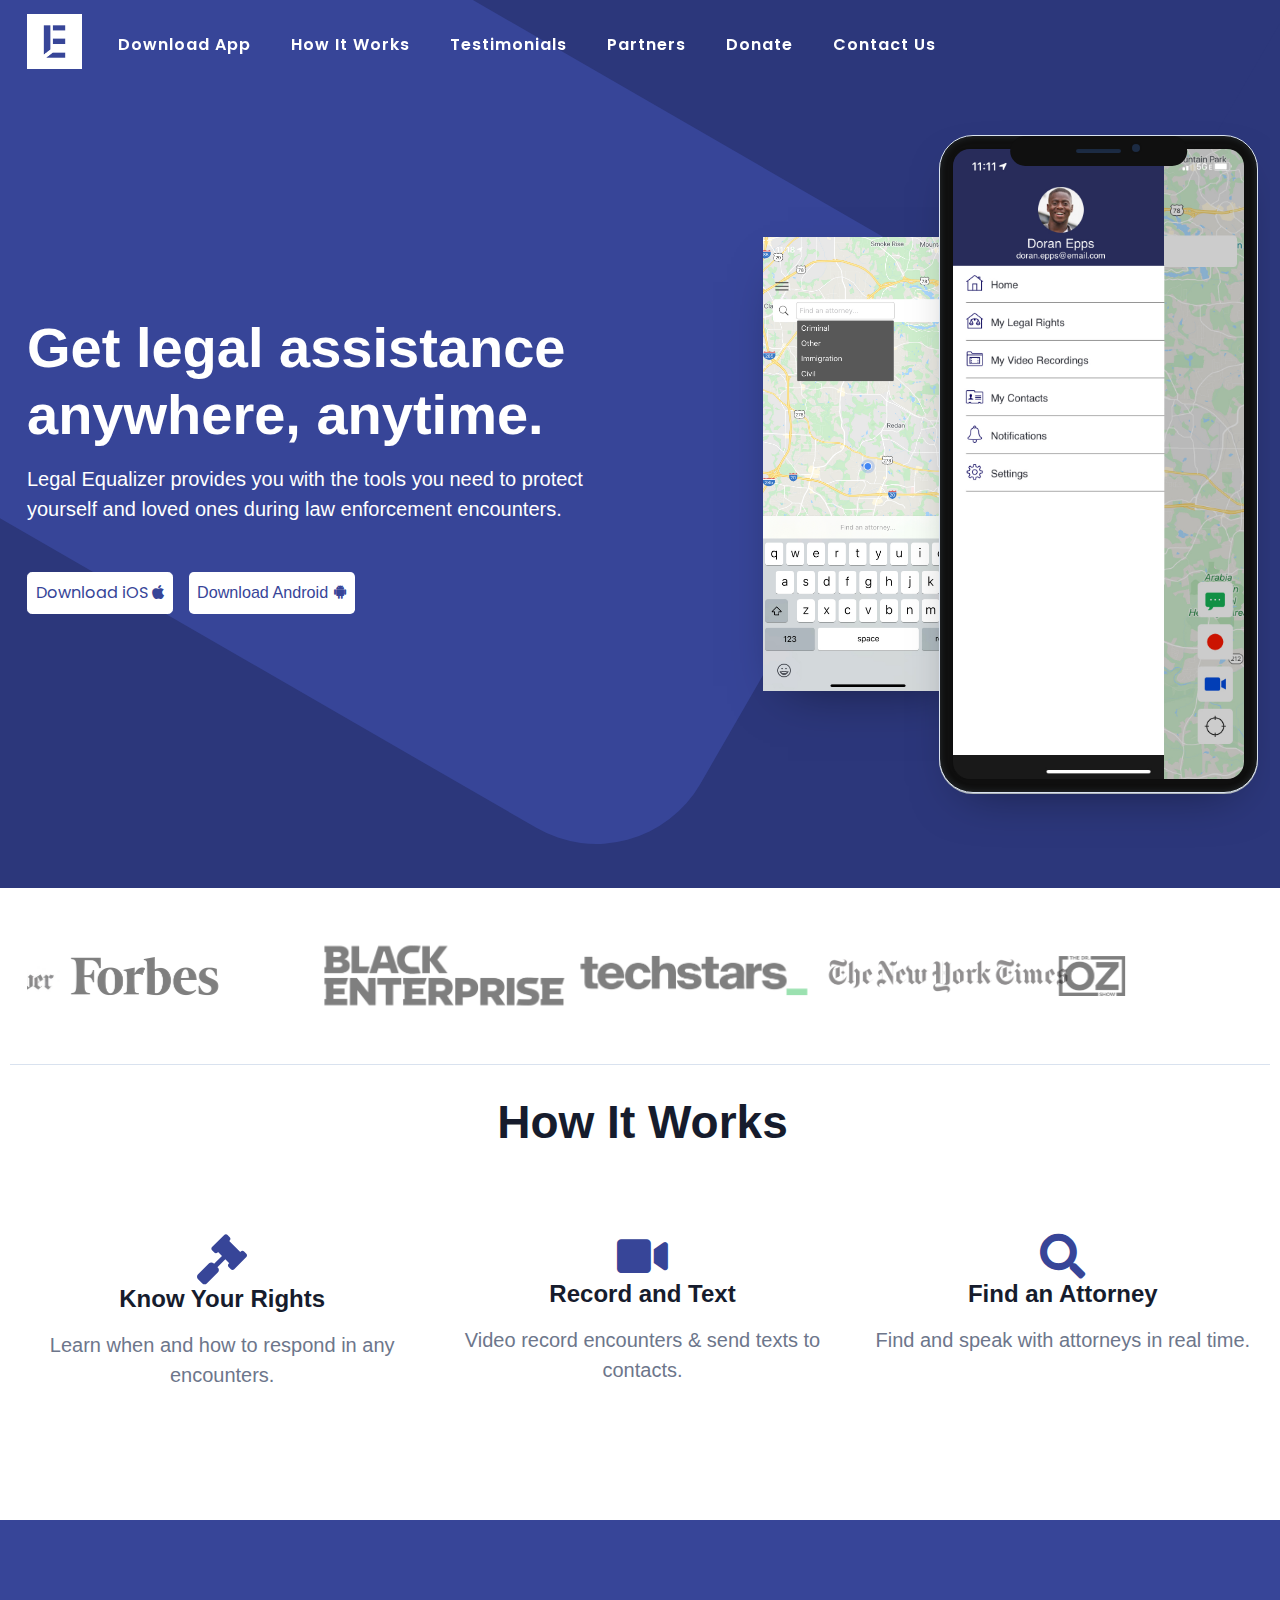
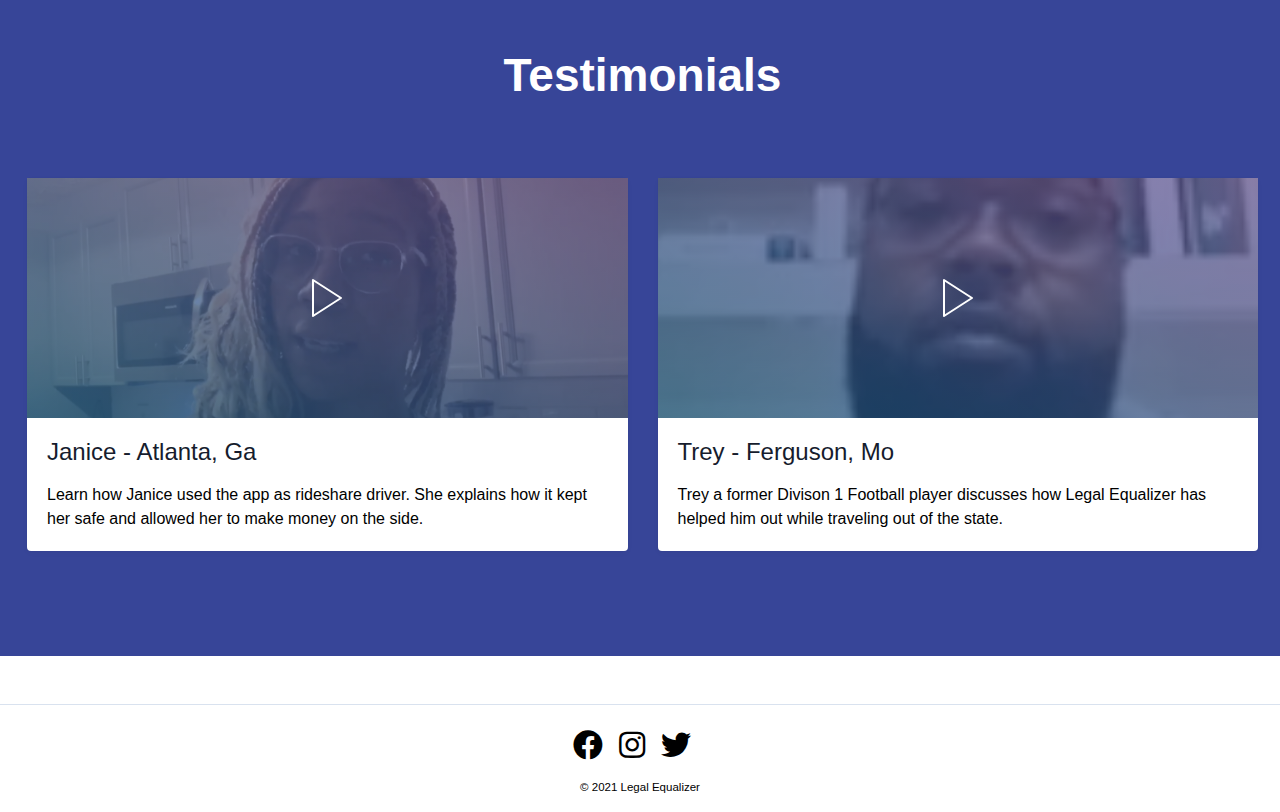
==== commit 7f94befd: "New Changes" ====
--- a/index.html
+++ b/index.html
@@ -10,7 +10,7 @@
     <meta name="apple-mobile-web-app-capable" content="yes" />
     <!-- Place favicon.ico in the root directory -->
     <link rel="apple-touch-icon" href="apple-touch-icon.png">
-    <link rel="icon" href="logo.png">
+    <link rel="icon" href="img/favicon.png">
     <link href="https://fonts.googleapis.com/css?family=Poppins:100,300,400,700,900" rel="stylesheet">
     <link href="https://fonts.googleapis.com/css?family=Caveat" rel="stylesheet">
     <title>Legal Equalizer - Get legal assistance anywhere, anytime.</title><!-- themeforest:css -->
@@ -44,7 +44,7 @@
     <nav class="st-nav navbar main-nav navigation fixed-top" id="main-nav">
         <div class="container">
             <ul class="st-nav-menu nav navbar-nav">
-                <li class="st-nav-section nav-item"><a href="#main" class="navbar-brand"><img src="img/favicon.png" alt="Dashcore" class="logo logo-sticky d-block d-md-none"> <img src="img/logo-light.png" alt="Dashcore" class="logo d-none d-md-block"></a></li>
+                <li class="st-nav-section nav-item"><a href="#main" class="navbar-brand"><img src="img/logo.png" alt="Dashcore" class="logo logo-sticky d-block d-md-none"> <img src="img/logo-light.png" alt="Dashcore" class="logo d-none d-md-block"></a></li>
                 <li class="st-nav-section st-nav-primary nav-item"><a class="st-root-link nav-link" href="https://apps.apple.com/us/app/tattoo-requests/id1529783837" target="_blank">Download App</a><a class="st-root-link nav-link smooth-scroll" href="#features" >How It Works</a><a class="st-root-link nav-link smooth-scroll" href="#testimonials">Testimonials</a><a class="st-root-link nav-link" href="partners.html">Partners</a><a class="st-root-link nav-link" href="donate.html">Donate</a><a class="st-root-link nav-link" href="mailto:info@legalequalizer.com?Subject=Contact%20Us" target="_blank">Contact Us</a></li>
                 <!-- Mobile Navigation -->
                 <li class="st-nav-section st-nav-mobile nav-item"><button class="st-root-link navbar-toggler" type="button"><span class="icon-bar"></span> <span class="icon-bar"></span> <span class="icon-bar"></span></button>
@@ -94,7 +94,7 @@
                 <div class="row gap-y align-items-center">
                     <div class="col-md-6 col-lg-6">
                         <p class="lead d-flex align-items-center my-0"></p>
-                        <h2 class="bold text-contrast display-lg-2 font-lg mb-3">Get legal assistance anywhere, anytime</h2>
+                        <h2 class="bold text-contrast display-lg-2 font-lg mb-3">Get legal assistance anywhere, anytime.</h2>
                         <p class="lead">Legal Equalizer provides you with the tools you need to protect yourself and loved ones during law enforcement encounters.</p>
                           <nav class="nav mt-5"><a href="https://apps.apple.com/us/app/legal-equalizer/id1255955244" target="_blank" class="nav-link mr-3 btn-lg btn-info btn btn btn-contrast">Download iOS <i class="fab fa-apple"></i></a><a href="https://play.google.com/store/apps/details?id=com.julytwentysix.legalequalizer&hl=en_US&gl=US" target="_blank"class="nav-link btn-lg btn-info btn-success btn-contrast">Download Android <i class="fab fa-android"></i></a></nav>
                     </div>
@@ -164,7 +164,7 @@
                 </div>
                 <div class="row gap-y">
                     <div class="col-12 col-sm-6 col-md-6">
-                        <div class="card shadow-box shadow-hover border-0"><a href="https://youtu.be/xmWalco_gUo" class="modal-popup mfp-iframe overlay gradient gradient-blue-purple alpha-3 p-6 image-background cover" style="background-image: url('img/testimonial1.png');" data-effect="mfp-fade" data-type="iframe">
+                        <div class="card shadow-box shadow-hover border-0"><a href="https://www.youtube.com/watch?v=L-QsZ6jnVZ4" class="modal-popup mfp-iframe overlay gradient gradient-blue-purple alpha-3 p-6 image-background cover" style="background-image: url('img/testimonial1.png');" data-effect="mfp-fade" data-type="iframe">
                                 <div class="content text-center"><i data-feather="play" width="48" height="48" stroke-width="1" class="stroke-contrast"></i></div>
                             </a>
                             <div class="card-body">
@@ -174,7 +174,7 @@
                         </div>
                     </div>
                     <div class="col-12 col-sm-6 col-md-6">
-                        <div class="card shadow-box shadow-hover border-0"><a href="https://www.youtube.com/watch?v=L-QsZ6jnVZ4" class="modal-popup mfp-iframe overlay gradient gradient-blue-purple alpha-3 p-6 image-background cover" style="background-image: url('img/testimonial2.png');" data-effect="mfp-fade" data-type="iframe">
+                        <div class="card shadow-box shadow-hover border-0"><a href="https://www.youtube.com/watch?v=xmWalco_gUo" class="modal-popup mfp-iframe overlay gradient gradient-blue-purple alpha-3 p-6 image-background cover" style="background-image: url('img/testimonial2.png');" data-effect="mfp-fade" data-type="iframe">
                                 <div class="content text-center"><i data-feather="play" width="48" height="48" stroke-width="1" class="stroke-contrast"></i></div>
                             </a>
                             <div class="card-body">
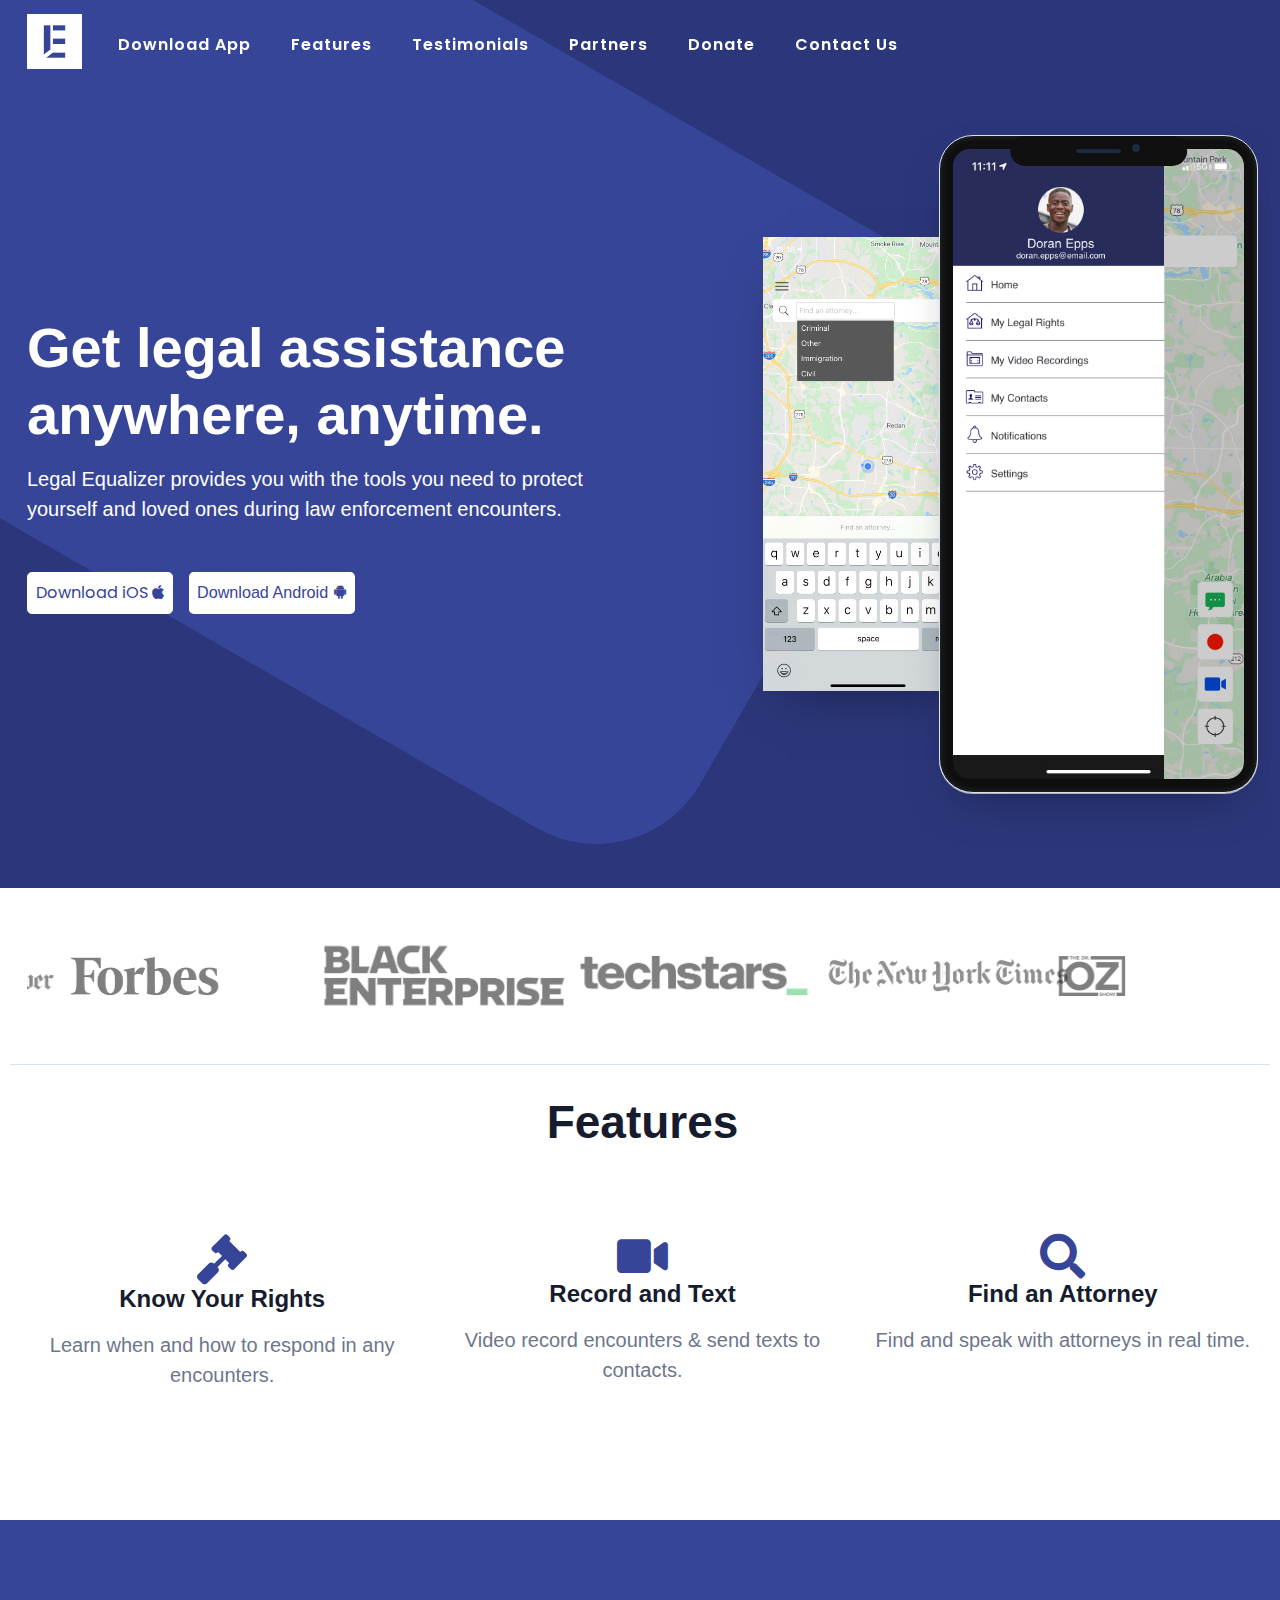
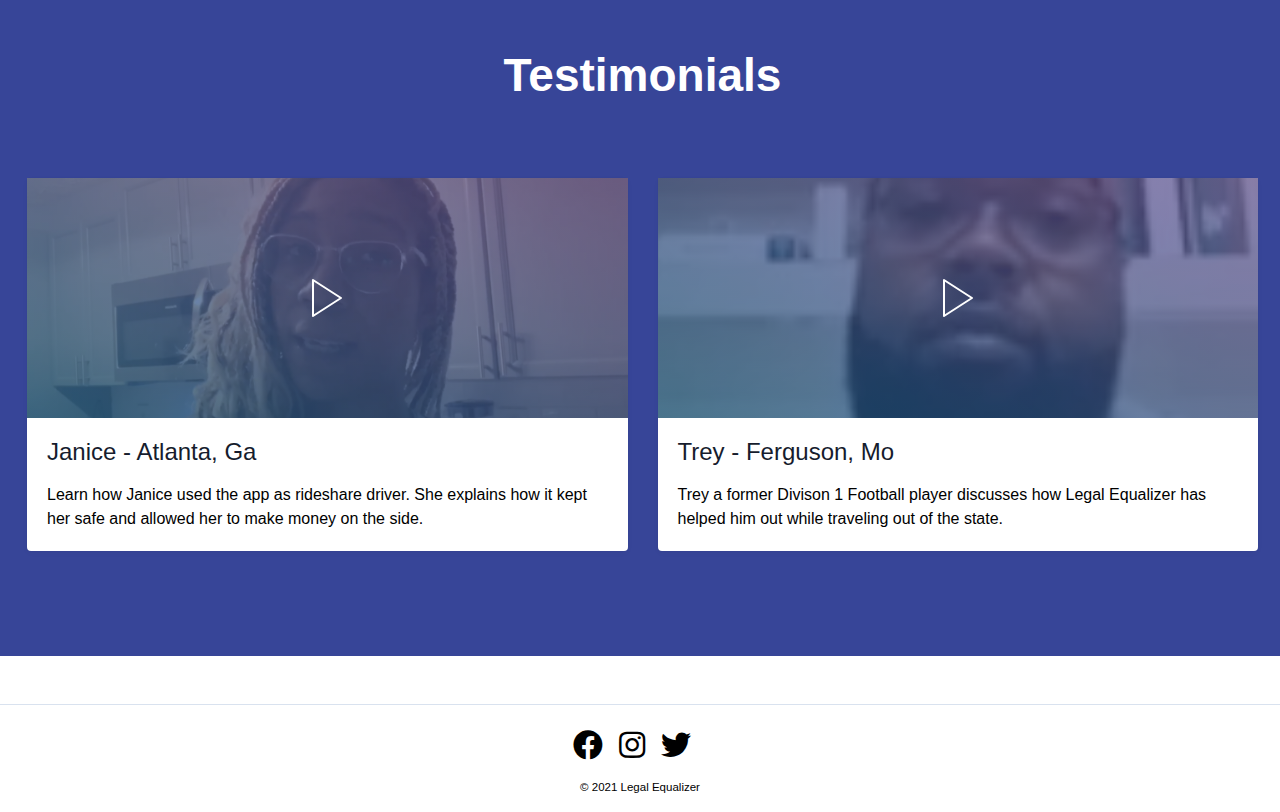
==== commit 3bbf2291: "New Changes" ====
--- a/index.html
+++ b/index.html
@@ -45,13 +45,13 @@
         <div class="container">
             <ul class="st-nav-menu nav navbar-nav">
                 <li class="st-nav-section nav-item"><a href="#main" class="navbar-brand"><img src="img/logo.png" alt="Dashcore" class="logo logo-sticky d-block d-md-none"> <img src="img/logo-light.png" alt="Dashcore" class="logo d-none d-md-block"></a></li>
-                <li class="st-nav-section st-nav-primary nav-item"><a class="st-root-link nav-link" href="https://apps.apple.com/us/app/tattoo-requests/id1529783837" target="_blank">Download App</a><a class="st-root-link nav-link smooth-scroll" href="#features" >How It Works</a><a class="st-root-link nav-link smooth-scroll" href="#testimonials">Testimonials</a><a class="st-root-link nav-link" href="partners.html">Partners</a><a class="st-root-link nav-link" href="donate.html">Donate</a><a class="st-root-link nav-link" href="mailto:info@legalequalizer.com?Subject=Contact%20Us" target="_blank">Contact Us</a></li>
+                <li class="st-nav-section st-nav-primary nav-item"><a class="st-root-link nav-link" href="https://apps.apple.com/us/app/tattoo-requests/id1529783837" target="_blank">Download App</a><a class="st-root-link nav-link smooth-scroll" href="#features" >Features</a><a class="st-root-link nav-link smooth-scroll" href="#testimonials">Testimonials</a><a class="st-root-link nav-link" href="partners.html">Partners</a><a class="st-root-link nav-link" href="donate.html">Donate</a><a class="st-root-link nav-link" href="mailto:info@legalequalizer.com?Subject=Contact%20Us" target="_blank">Contact Us</a></li>
                 <!-- Mobile Navigation -->
                 <li class="st-nav-section st-nav-mobile nav-item"><button class="st-root-link navbar-toggler" type="button"><span class="icon-bar"></span> <span class="icon-bar"></span> <span class="icon-bar"></span></button>
                     <div class="st-popup">
                         <div class="st-popup-container"><a class="st-popup-close-button">Close</a>
                             <div class="st-dropdown-content-group">
-                                <a class="regular smooth-scroll" href="#features"><i class="fas fa-info mr-2"></i>How It Works</a><a class="regular smooth-scroll" href="#testimonials"><i class="fas fa-quote-right mr-2"></i> Testimonials </a><a class="regular" href="partners.html"><i class="far fa-handshake mr-2"></i> Partners</a><a class="regular" href="donate.html"><i class="fas fa-donate mr-2"></i> Donate</a><a class="regular" href="mailto:info@legalequalizer.com?Subject=Contact%20Us"><i class="far fa-envelope mr-2"></i>Contact Us</a>
+                                <a class="regular smooth-scroll" href="#features"><i class="fas fa-info mr-2"></i>Features</a><a class="regular smooth-scroll" href="#testimonials"><i class="fas fa-quote-right mr-2"></i> Testimonials </a><a class="regular" href="partners.html"><i class="far fa-handshake mr-2"></i> Partners</a><a class="regular" href="donate.html"><i class="fas fa-donate mr-2"></i> Donate</a><a class="regular" href="mailto:info@legalequalizer.com?Subject=Contact%20Us"><i class="far fa-envelope mr-2"></i>Contact Us</a>
                             </div>
                             <div class="st-dropdown-content-group b-t"><a href="login.html">Download App <i class="fas fa-mobile-alt"></i></a></div>
                         </div>
@@ -136,7 +136,7 @@
         <section id="features" class="section features">
             <div class="container text-center">
                 <div class="section-heading text-center">
-                    <h2 class="bold">How It Works</h2>
+                    <h2 class="bold">Features</h2>
                     <!-- <p class="lead text-secondary">Lorem ipsum dolor sit amet, consectetur adipisicing elit. Ex, nulla, voluptates. Architecto eum minima necessitatibus quo reiciendis! Aliquam culpa doloremque eaque esse illo, nemo nesciunt nobis quia sapiente tenetur veniam.</p> -->
                 </div>
 
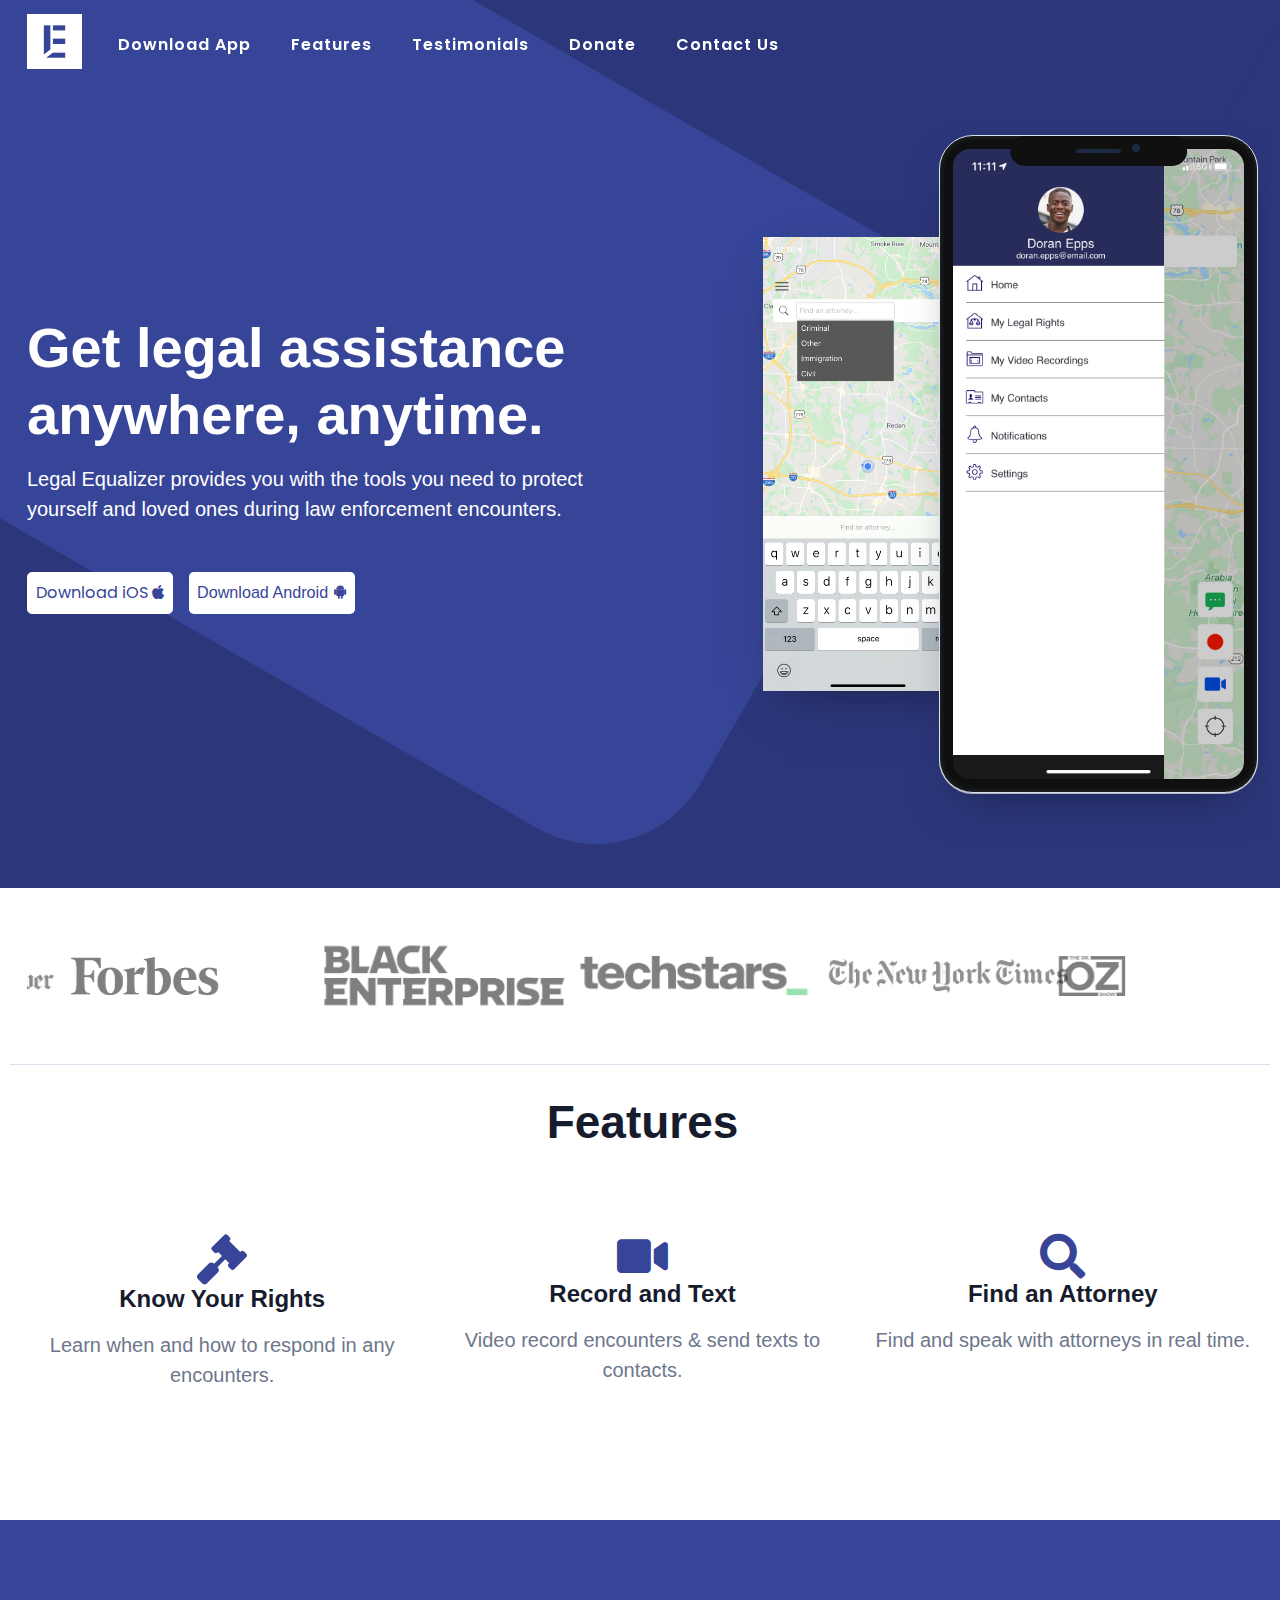
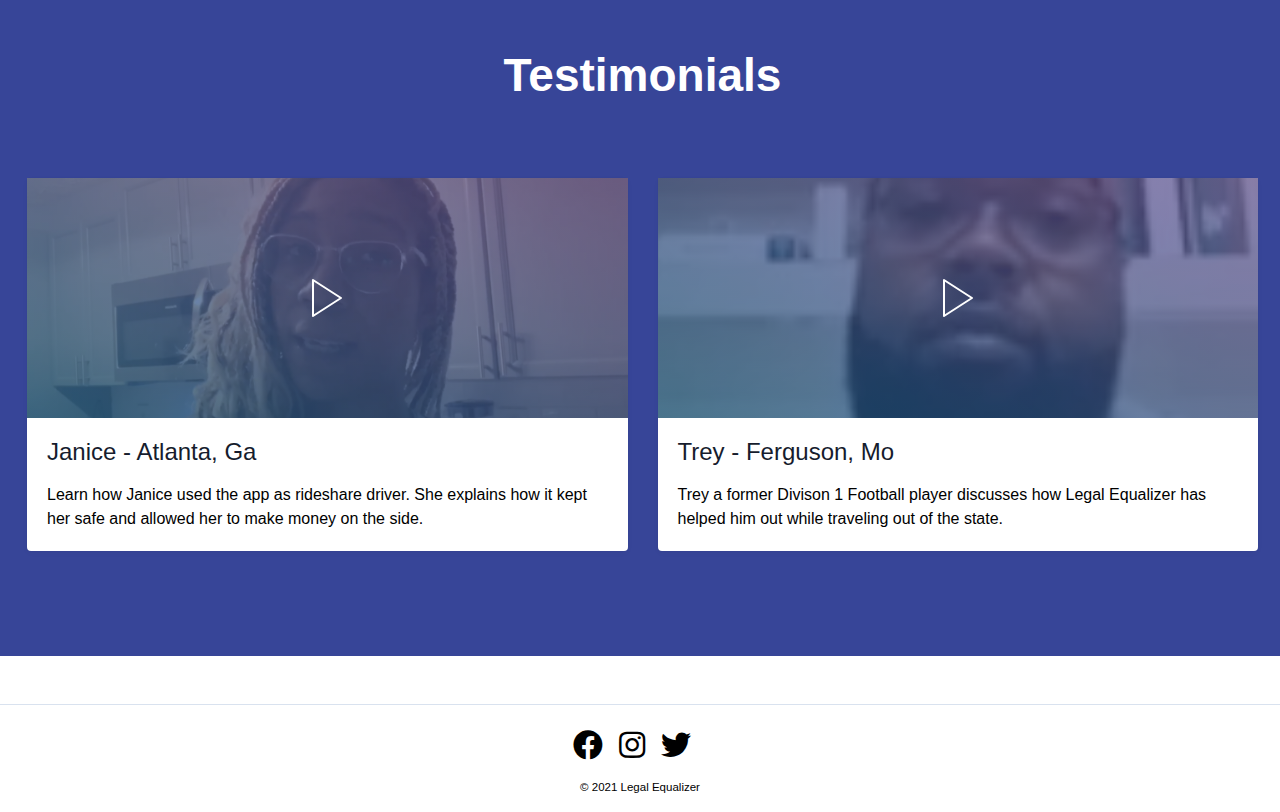
==== commit ca51f4fb: "New Updates" ====
--- a/index.html
+++ b/index.html
@@ -45,13 +45,13 @@
         <div class="container">
             <ul class="st-nav-menu nav navbar-nav">
                 <li class="st-nav-section nav-item"><a href="#main" class="navbar-brand"><img src="img/logo.png" alt="Dashcore" class="logo logo-sticky d-block d-md-none"> <img src="img/logo-light.png" alt="Dashcore" class="logo d-none d-md-block"></a></li>
-                <li class="st-nav-section st-nav-primary nav-item"><a class="st-root-link nav-link" href="https://apps.apple.com/us/app/tattoo-requests/id1529783837" target="_blank">Download App</a><a class="st-root-link nav-link smooth-scroll" href="#features" >Features</a><a class="st-root-link nav-link smooth-scroll" href="#testimonials">Testimonials</a><a class="st-root-link nav-link" href="partners.html">Partners</a><a class="st-root-link nav-link" href="donate.html">Donate</a><a class="st-root-link nav-link" href="mailto:info@legalequalizer.com?Subject=Contact%20Us" target="_blank">Contact Us</a></li>
+                <li class="st-nav-section st-nav-primary nav-item"><a class="st-root-link nav-link" href="https://apps.apple.com/us/app/tattoo-requests/id1529783837" target="_blank">Download App</a><a class="st-root-link nav-link smooth-scroll" href="#features" >Features</a><a class="st-root-link nav-link smooth-scroll" href="#testimonials">Testimonials</a><a class="st-root-link nav-link" href="donate.html">Donate</a><a class="st-root-link nav-link" href="mailto:support@legalequalizer.com?Subject=Contact%20Us" target="_blank">Contact Us</a></li>
                 <!-- Mobile Navigation -->
                 <li class="st-nav-section st-nav-mobile nav-item"><button class="st-root-link navbar-toggler" type="button"><span class="icon-bar"></span> <span class="icon-bar"></span> <span class="icon-bar"></span></button>
                     <div class="st-popup">
                         <div class="st-popup-container"><a class="st-popup-close-button">Close</a>
                             <div class="st-dropdown-content-group">
-                                <a class="regular smooth-scroll" href="#features"><i class="fas fa-info mr-2"></i>Features</a><a class="regular smooth-scroll" href="#testimonials"><i class="fas fa-quote-right mr-2"></i> Testimonials </a><a class="regular" href="partners.html"><i class="far fa-handshake mr-2"></i> Partners</a><a class="regular" href="donate.html"><i class="fas fa-donate mr-2"></i> Donate</a><a class="regular" href="mailto:info@legalequalizer.com?Subject=Contact%20Us"><i class="far fa-envelope mr-2"></i>Contact Us</a>
+                                <a class="regular smooth-scroll nav-icon" href="#features"><i class="fas fa-info mr-2"></i>Features</a><a class="regular smooth-scroll nav-icon" href="#testimonials"><i class="fas fa-quote-right mr-2"></i> Testimonials </a><a class="regular" href="donate.html"><i class="fas fa-donate mr-2"></i> Donate</a><a class="regular" href="mailto:support@legalequalizer.com?Subject=Contact%20Us"><i class="far fa-envelope mr-2"></i>Contact Us</a>
                             </div>
                             <div class="st-dropdown-content-group b-t"><a href="login.html">Download App <i class="fas fa-mobile-alt"></i></a></div>
                         </div>
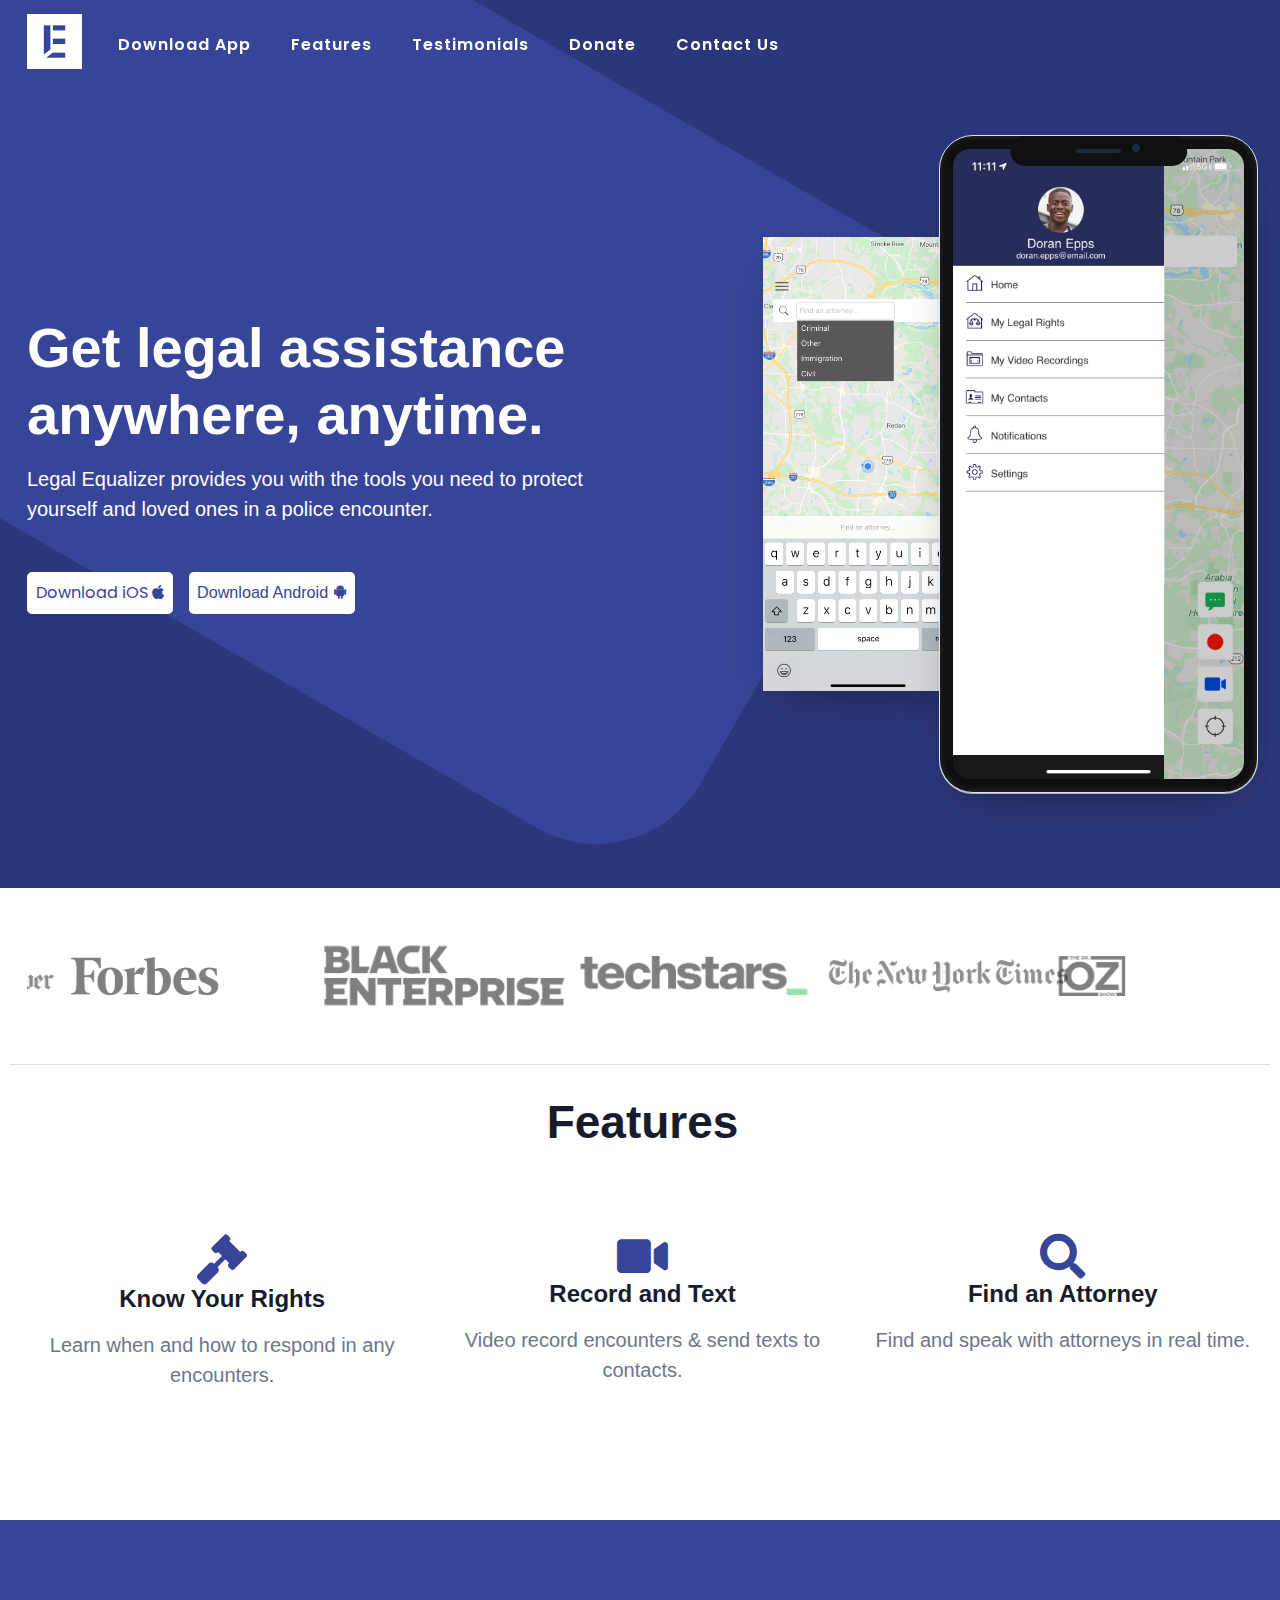
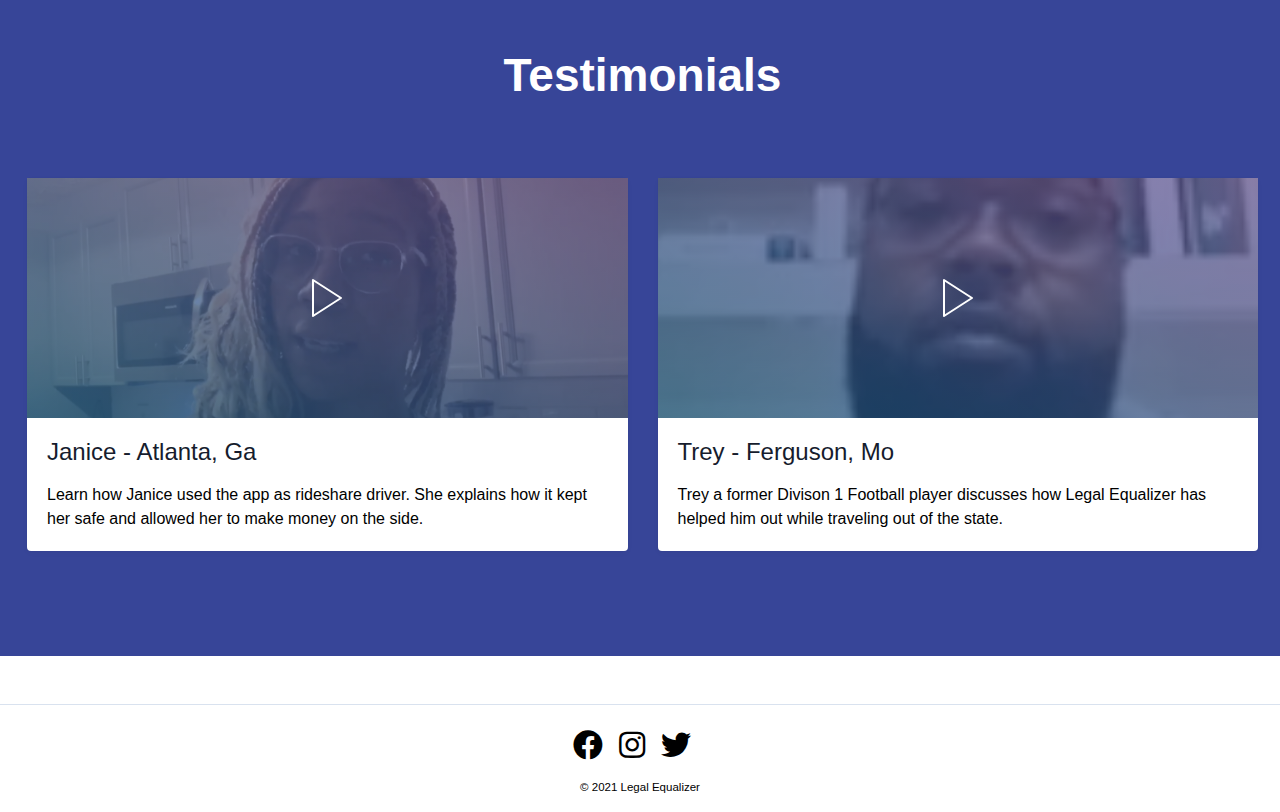
==== commit 92ef2997: "Fixed header" ====
--- a/index.html
+++ b/index.html
@@ -95,7 +95,7 @@
                     <div class="col-md-6 col-lg-6">
                         <p class="lead d-flex align-items-center my-0"></p>
                         <h2 class="bold text-contrast display-lg-2 font-lg mb-3">Get legal assistance anywhere, anytime.</h2>
-                        <p class="lead">Legal Equalizer provides you with the tools you need to protect yourself and loved ones during law enforcement encounters.</p>
+                        <p class="lead">Legal Equalizer provides you with the tools you need to protect yourself and loved ones in a police encounter.</p>
                           <nav class="nav mt-5"><a href="https://apps.apple.com/us/app/legal-equalizer/id1255955244" target="_blank" class="nav-link mr-3 btn-lg btn-info btn btn btn-contrast">Download iOS <i class="fab fa-apple"></i></a><a href="https://play.google.com/store/apps/details?id=com.julytwentysix.legalequalizer&hl=en_US&gl=US" target="_blank"class="nav-link btn-lg btn-info btn-success btn-contrast">Download Android <i class="fab fa-android"></i></a></nav>
                     </div>
                     <div class="col-md-6 col-lg-5 ml-lg-auto">
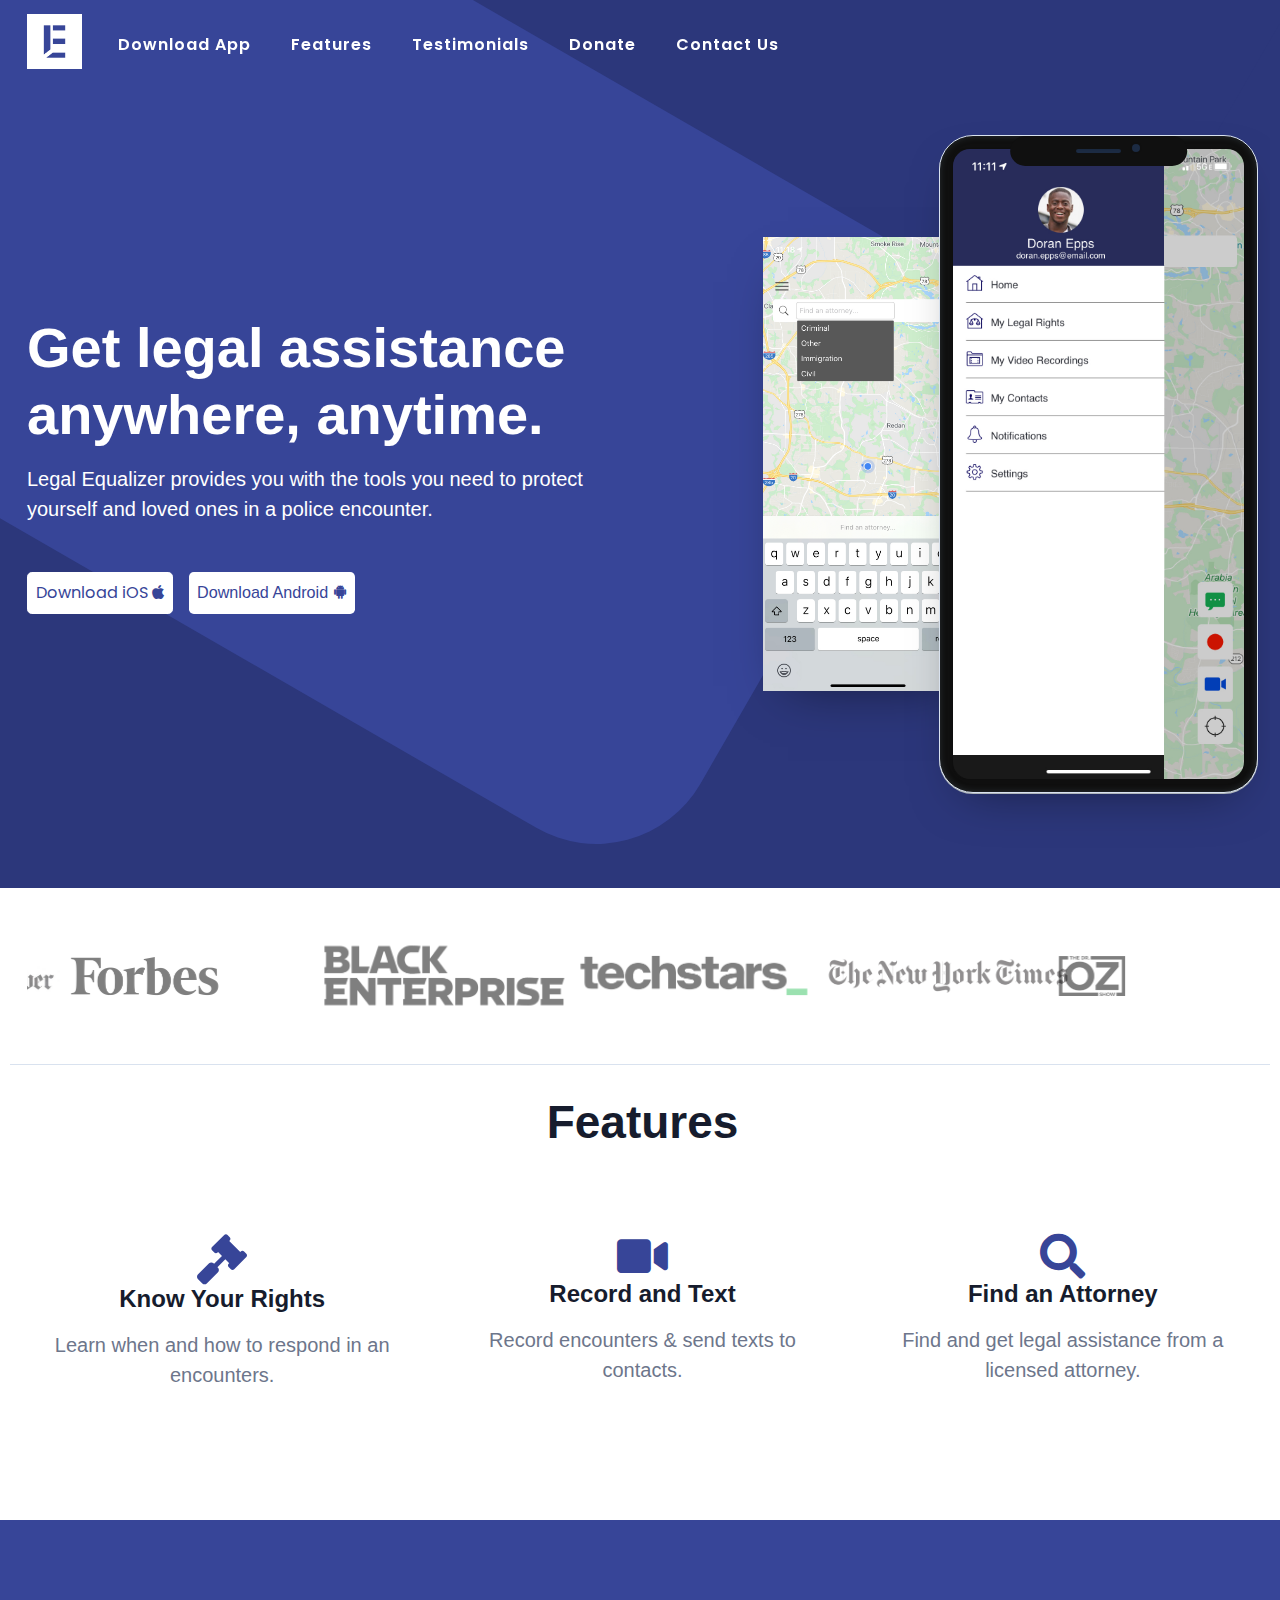
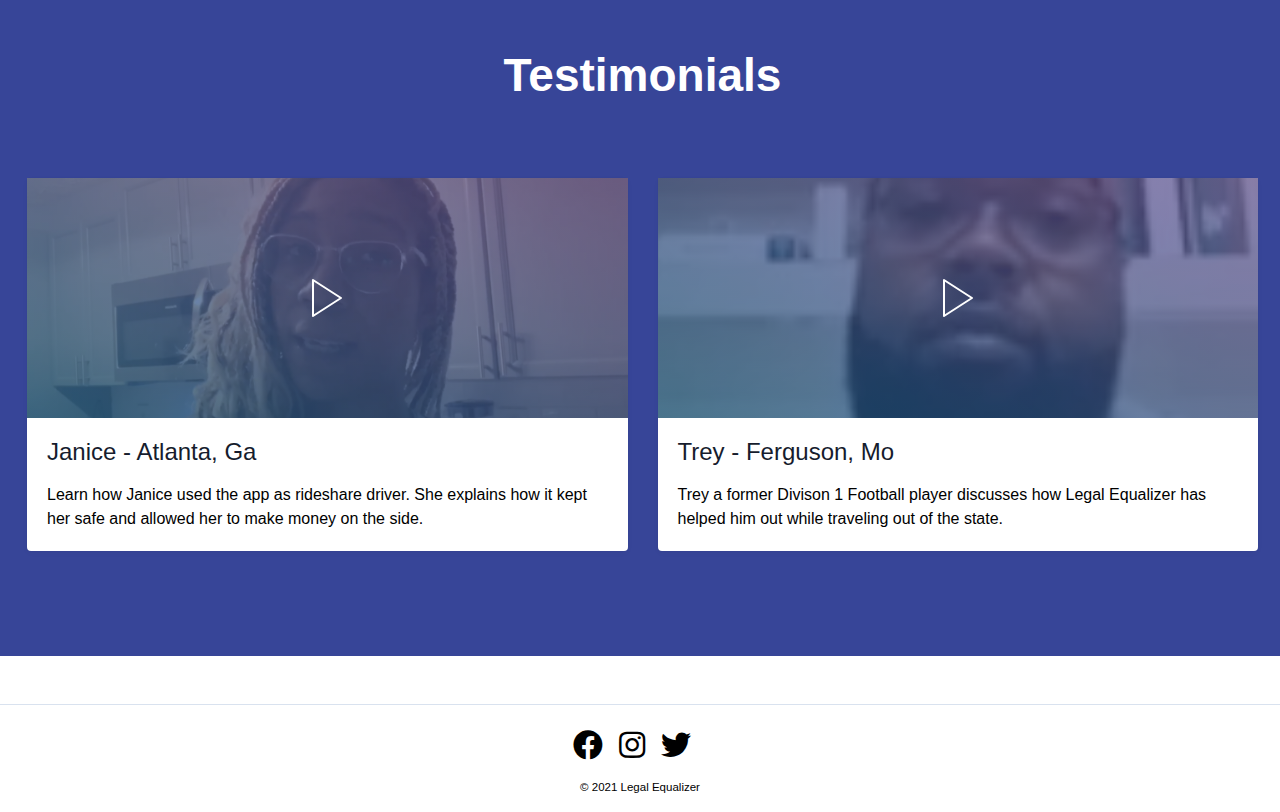
==== commit 666423c5: "New Updates" ====
--- a/index.html
+++ b/index.html
@@ -13,7 +13,7 @@
     <link rel="icon" href="img/favicon.png">
     <link href="https://fonts.googleapis.com/css?family=Poppins:100,300,400,700,900" rel="stylesheet">
     <link href="https://fonts.googleapis.com/css?family=Caveat" rel="stylesheet">
-    <title>Legal Equalizer - Get legal assistance anywhere, anytime.</title><!-- themeforest:css -->
+    <title>Legal Equalizer - Get legal assistance anywhere, anytime.</title>
     <link rel="stylesheet" href="css/all.css">
     <link rel="stylesheet" href="css/aos.css">
     <link rel="stylesheet" href="css/cookieconsent.min.css">
@@ -28,6 +28,15 @@
     <link rel="stylesheet" href="css/swiper.css">
     <link rel="stylesheet" href="css/theme.css">
     <link rel="stylesheet" href="css/rtl.css"><!-- endinject -->
+    <!-- Global site tag (gtag.js) - Google Analytics -->
+    <script async src="https://www.googletagmanager.com/gtag/js?id=G-NE7BW5QN67"></script>
+    <script>
+      window.dataLayer = window.dataLayer || [];
+      function gtag(){dataLayer.push(arguments);}
+      gtag('js', new Date());
+
+      gtag('config', 'G-NE7BW5QN67');
+    </script>
 </head>
 
 <body>
@@ -45,7 +54,7 @@
         <div class="container">
             <ul class="st-nav-menu nav navbar-nav">
                 <li class="st-nav-section nav-item"><a href="#main" class="navbar-brand"><img src="img/logo.png" alt="Dashcore" class="logo logo-sticky d-block d-md-none"> <img src="img/logo-light.png" alt="Dashcore" class="logo d-none d-md-block"></a></li>
-                <li class="st-nav-section st-nav-primary nav-item"><a class="st-root-link nav-link" href="https://apps.apple.com/us/app/tattoo-requests/id1529783837" target="_blank">Download App</a><a class="st-root-link nav-link smooth-scroll" href="#features" >Features</a><a class="st-root-link nav-link smooth-scroll" href="#testimonials">Testimonials</a><a class="st-root-link nav-link" href="donate.html">Donate</a><a class="st-root-link nav-link" href="mailto:support@legalequalizer.com?Subject=Contact%20Us" target="_blank">Contact Us</a></li>
+                <li class="st-nav-section st-nav-primary nav-item"><a class="st-root-link nav-link" href="https://apps.apple.com/us/app/legalequalizer" target="_blank">Download App</a><a class="st-root-link nav-link smooth-scroll" href="#features" >Features</a><a class="st-root-link nav-link smooth-scroll" href="#testimonials">Testimonials</a><a class="st-root-link nav-link" href="donate.html">Donate</a><a class="st-root-link nav-link" href="mailto:support@legalequalizer.com?Subject=Contact%20Us" target="_blank">Contact Us</a></li>
                 <!-- Mobile Navigation -->
                 <li class="st-nav-section st-nav-mobile nav-item"><button class="st-root-link navbar-toggler" type="button"><span class="icon-bar"></span> <span class="icon-bar"></span> <span class="icon-bar"></span></button>
                     <div class="st-popup">
@@ -143,15 +152,15 @@
                 <div class="row gap-y text-center text-md-left">
                     <div class="col-md-4 py-4 rounded shadow-hover text-center"><i class="fas fa-gavel text-center" style="font-size: 50px; color: #374598;  text-align: center;" class="mb-5 stroke-primary"></i>
                         <h5 class="bold text-center" style="font-size: 24px;">Know Your Rights</h5>
-                        <p class="text-center" style="font-size: 20px;">Learn when and how to respond in any encounters.</p>
+                        <p class="text-center" style="font-size: 20px;">Learn when and how to respond in an encounters.</p>
                     </div>
                     <div class="col-md-4 py-4 rounded shadow-hover text-center"><i class="fas fa-video" style="font-size: 45px; color: #374598; text-align: center;"  class="mb-5 stroke-primary"></i>
                         <h5 class="bold text-center" style="font-size: 24px;">Record and Text</h5>
-                        <p class="text-center" style="font-size: 20px;">Video record encounters & send texts to contacts.</p>
+                        <p class="text-center" style="font-size: 20px;">Record encounters & send texts to contacts.</p>
                     </div>
                     <div class="col-md-4 py-4 rounded shadow-hover text-center"><i class="fas fa-search" style="font-size: 45px; color: #374598;  text-align: center;" class="mb-5 stroke-primary"></i>
                         <h5 class="bold text-center" style="font-size: 24px;">Find an Attorney</h5>
-                        <p class="text-center" style="font-size: 20px;">Find and speak with attorneys in real time.</p>
+                        <p class="text-center" style="font-size: 20px;">Find and get legal assistance from a licensed attorney.</p>
                     </div>
                 </div>
             </div>
